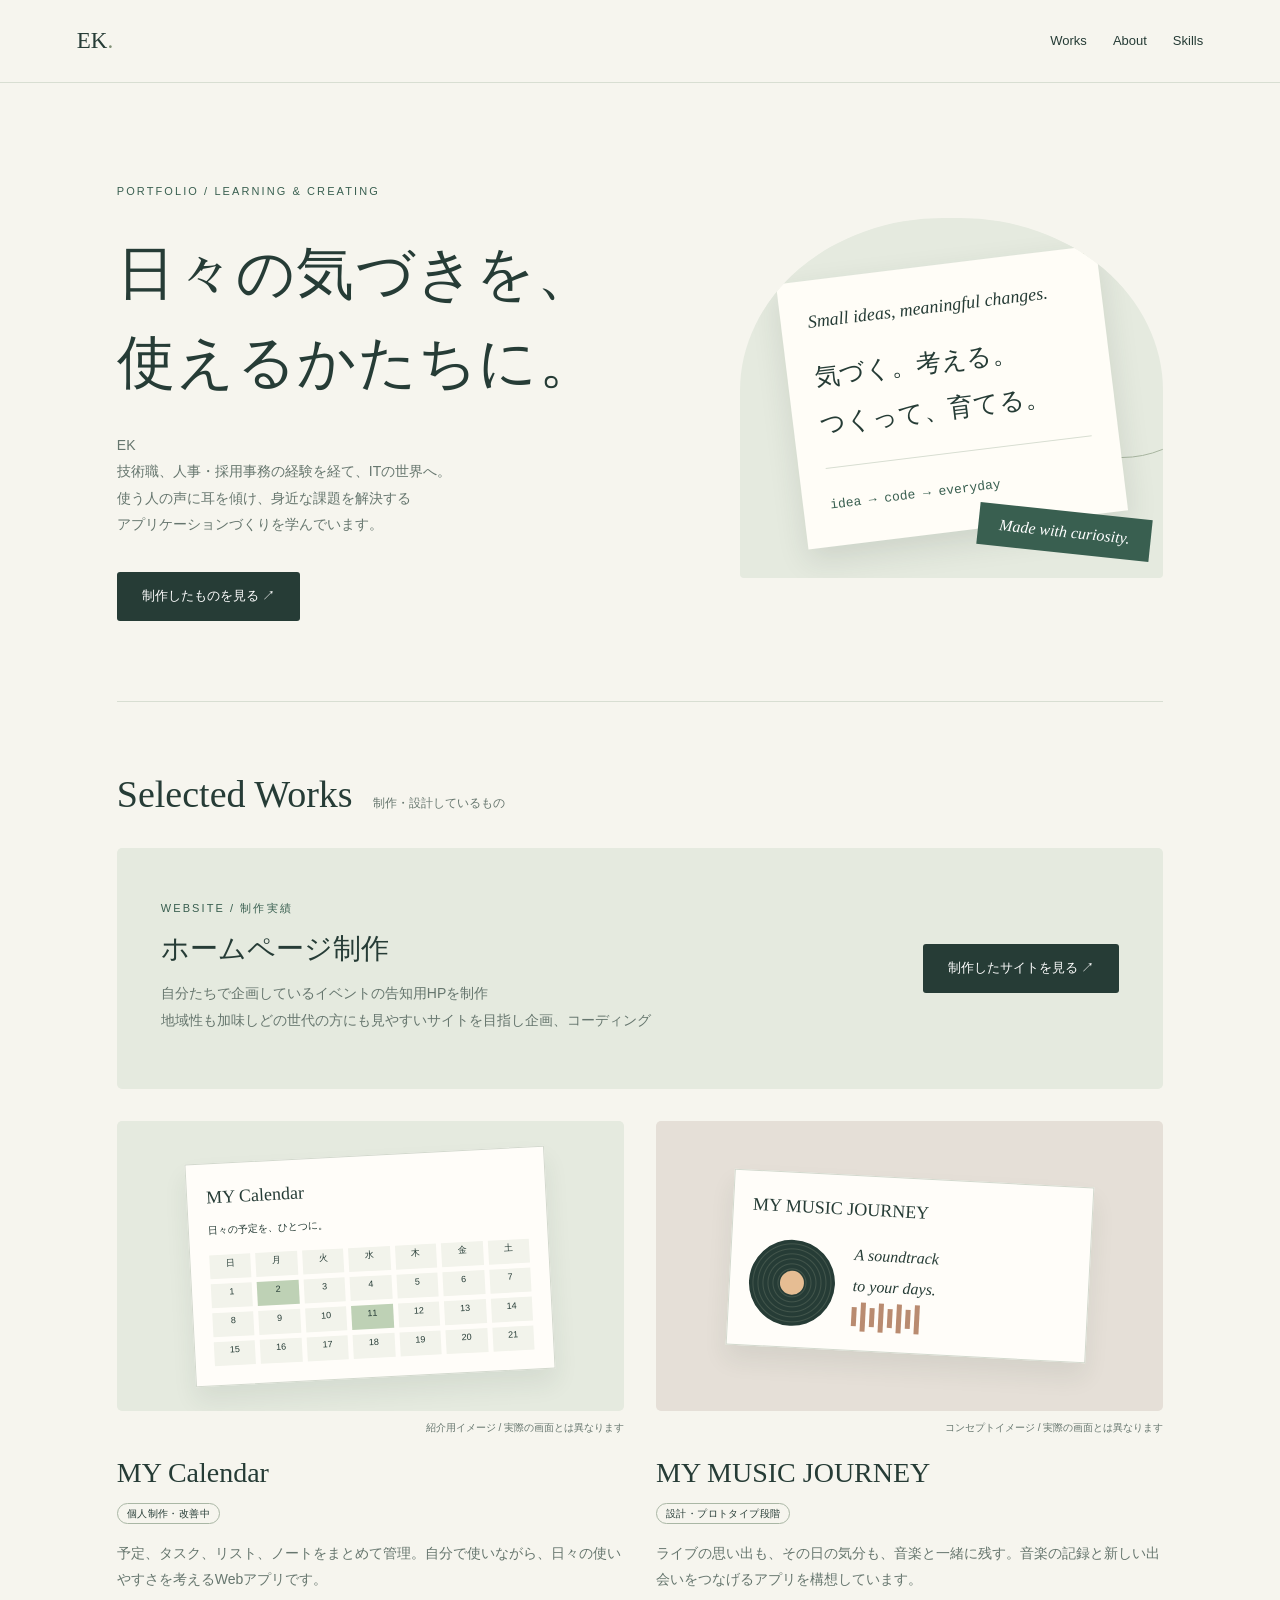
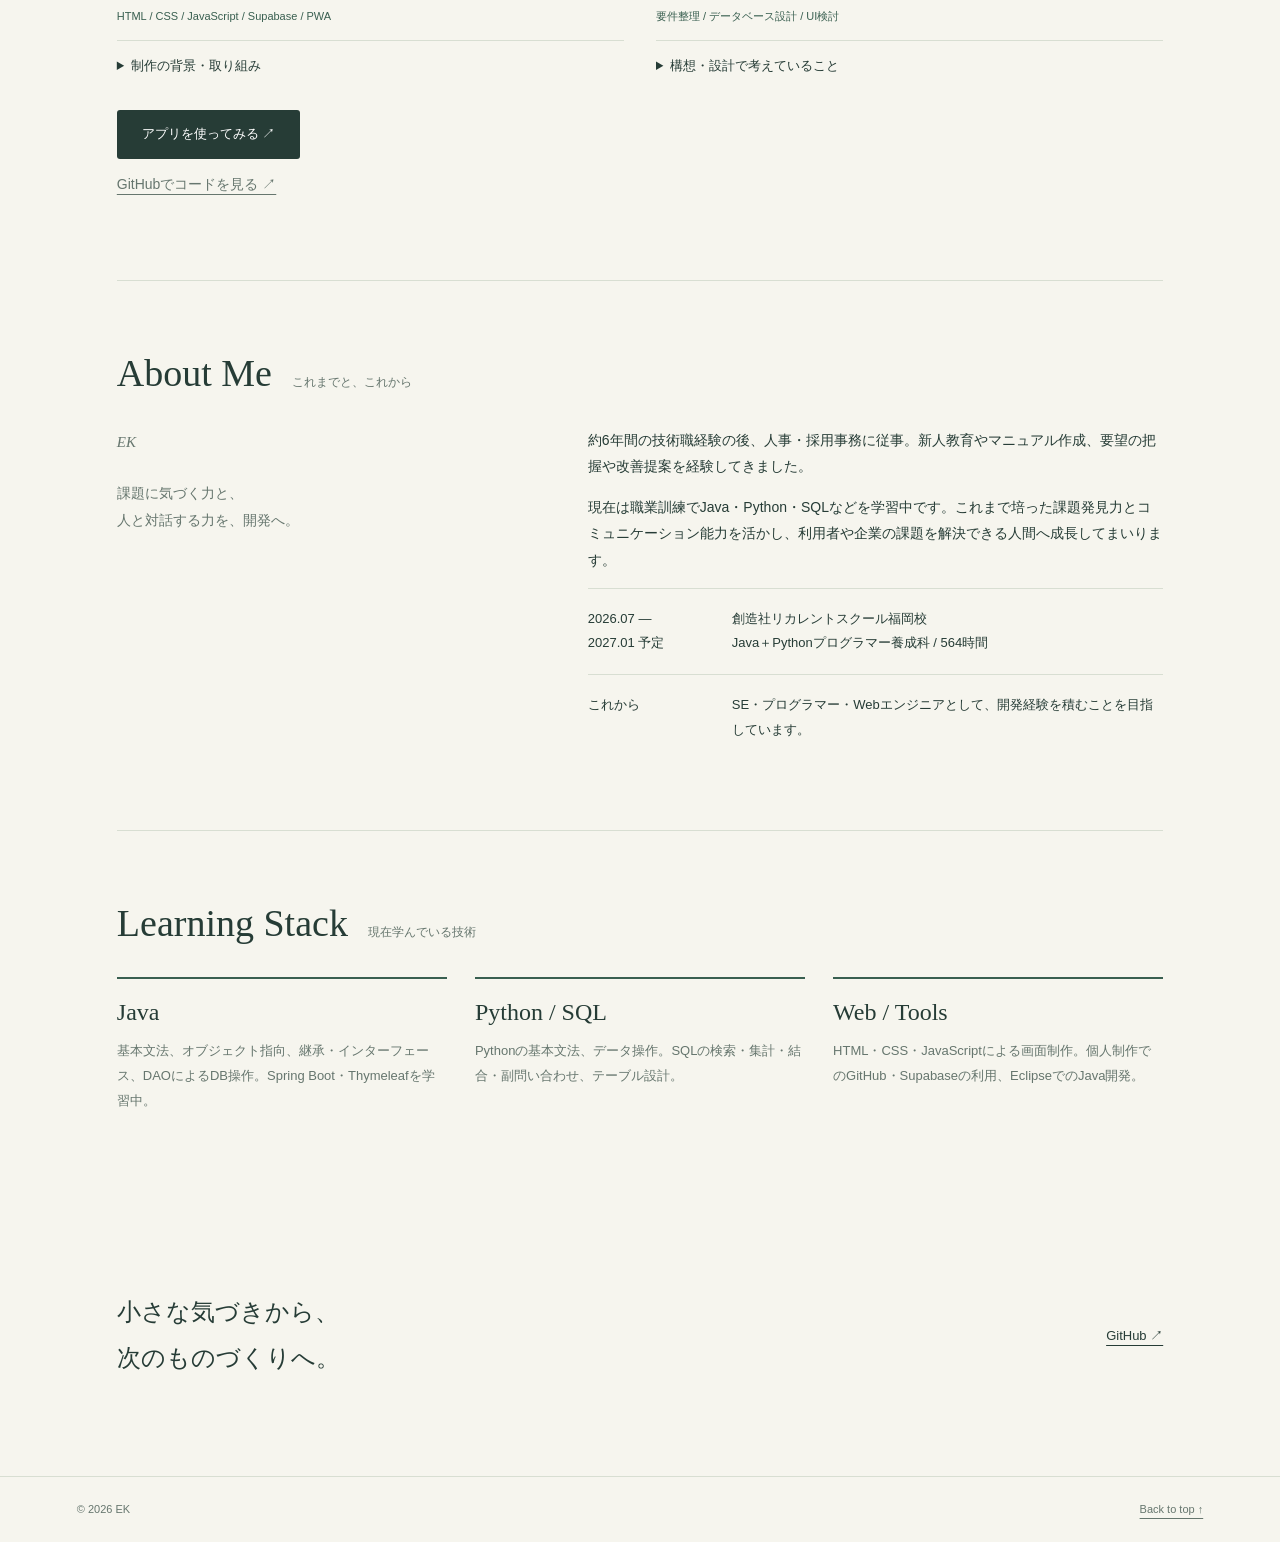
==== index.html @ 9c4ebe41 "Add files via upload" ====
<!doctype html>
<html lang="ja"><head><meta charset="utf-8"><meta name="viewport" content="width=device-width,initial-scale=1"><title>EK | Portfolio</title><meta name="description" content="EKのポートフォリオ。日常の課題から考えるアプリづくりと、Java・Python・SQLの学習記録。"><style>
:root{--ink:#263c36;--muted:#66766e;--paper:#f6f5ee;--green:#395f50;--line:#d8ded2}*{box-sizing:border-box}html{scroll-behavior:smooth;scroll-padding-top:90px}body{margin:0;background:var(--paper);color:var(--ink);font-family:Arial,'Hiragino Kaku Gothic ProN',Meiryo,sans-serif;line-height:1.9}a{color:inherit;text-underline-offset:5px}header{position:sticky;top:0;z-index:3;background:#f6f5eef2;border-bottom:1px solid var(--line);padding:19px 6%;display:flex;justify-content:space-between;align-items:center}header a{text-decoration:none}.logo{font-family:Georgia,serif;font-size:23px}nav{display:flex;gap:26px;font-size:13px}main{max-width:1200px;margin:auto;padding:0 6%}.hero{padding:92px 0 80px;display:grid;grid-template-columns:1.3fr 1fr;gap:7%;align-items:center}.eyebrow{font-size:11px;letter-spacing:.19em;text-transform:uppercase;color:var(--green)}h1{font-family:serif;font-weight:500;font-size:clamp(34px,4.5vw,59px);line-height:1.55;letter-spacing:.025em;margin:24px 0}p{font-size:14px}.intro{max-width:470px;color:var(--muted)}.button{display:inline-block;background:var(--ink);color:white;padding:12px 25px;border-radius:3px;text-decoration:none;font-size:13px;margin-top:20px}.art{position:relative;height:360px;background:#e5eadf;border-radius:48% 48% 4px 4px;display:grid;place-items:center;overflow:hidden}.art:before{content:'';position:absolute;width:210px;height:210px;border:1px solid #a9b6a1;border-radius:50%;top:28px;right:-65px}.paper{width:76%;background:#fffdf7;transform:rotate(-7deg);padding:27px;box-shadow:0 12px 30px #243b3120}.paper .small{font:italic 18px Georgia,serif}.paper h3{font-family:serif;font-weight:500;font-size:25px;margin:16px 0}.paper hr{border:0;border-top:1px solid var(--line);margin:20px 0}.paper code{font-size:13px;color:var(--green)}.stamp{position:absolute;right:12px;bottom:25px;background:var(--green);color:white;padding:12px 21px;transform:rotate(6deg);font:italic 16px Georgia,serif}.section{padding:70px 0;border-top:1px solid var(--line)}.heading{display:flex;align-items:baseline;gap:20px;margin-bottom:32px}.heading h2{font:400 38px Georgia,serif;margin:0}.heading span{font-size:12px;color:var(--muted)}.works{display:grid;grid-template-columns:1fr 1fr;gap:32px}.project{min-width:0}.visual{height:290px;padding:30px;background:#e5eadf;overflow:hidden;border-radius:5px;display:grid;place-items:center}.music{background:#e5dfd7}.window{width:100%;max-width:360px;background:#fffdf9;border:1px solid #d3d9ce;box-shadow:0 14px 24px #263c3615;padding:19px;transform:rotate(-3deg)}.window strong{font:18px Georgia,serif}.grid{display:grid;grid-template-columns:repeat(7,1fr);gap:5px;margin-top:15px}.grid i{font-style:normal;font-size:9px;height:24px;text-align:center;background:#f2f3eb}.grid i:nth-child(9),.grid i:nth-child(18){background:#bed1b5}.record{display:flex;align-items:center;gap:18px;margin-top:15px}.disc{width:86px;height:86px;border-radius:50%;background:repeating-radial-gradient(#263c36 0px,#263c36 3px,#42554b 4px,#263c36 5px);position:relative}.disc:after{content:'';position:absolute;inset:31px;background:#e6bd93;border-radius:50%}.bars{display:flex;align-items:center;gap:4px;height:30px}.bars i{width:5px;background:#b98b70;height:19px}.bars i:nth-child(2n){height:29px}.caption{font-size:10px;color:var(--muted);text-align:right;margin-top:7px}.project h3{font:28px Georgia,serif;margin:20px 0 8px}.badge{font-size:10px;letter-spacing:.04em;border:1px solid #aab7a5;padding:4px 9px;border-radius:20px}.project p{color:var(--muted);margin:12px 0}.tags{font-size:11px;color:var(--green);margin:13px 0}.details{border-top:1px solid var(--line);padding-top:13px;font-size:13px}.details summary{cursor:pointer}.details p{font-size:13px}.about{display:grid;grid-template-columns:1fr 1.4fr;gap:60px}.name{font:30px serif;margin:0}.latin{font:italic 15px Georgia,serif;color:var(--muted)}.about p{margin-top:0}.timeline{display:grid;grid-template-columns:130px 1fr;gap:14px;border-top:1px solid var(--line);padding:18px 0;font-size:13px}.skills{display:grid;grid-template-columns:repeat(3,1fr);gap:28px}.skill{border-top:2px solid var(--green);padding:20px 0}.skill h3{font:24px Georgia,serif;margin:0}.skill p{color:var(--muted);font-size:13px}.end{padding:50px 0 70px;display:flex;justify-content:space-between;align-items:center}.end p{font-family:serif;font-size:24px}.end a{font-size:13px}footer{border-top:1px solid var(--line);padding:22px 6%;font-size:11px;color:var(--muted);display:flex;justify-content:space-between}@media(max-width:700px){header{padding:15px 6%}nav{gap:15px;font-size:11px}.logo{font-size:19px}.hero{grid-template-columns:1fr;padding:48px 0;gap:35px}.art{height:280px}.works,.about,.skills{grid-template-columns:1fr;gap:32px}.section{padding:44px 0}.heading h2{font-size:32px}.visual{height:260px}.end{align-items:start;gap:15px}.end p{font-size:19px}.timeline{grid-template-columns:100px 1fr}footer{gap:20px}}
@media(prefers-reduced-motion:reduce){html{scroll-behavior:auto}}
.website-work{grid-column:1/-1;background:#e5eadf;padding:clamp(20px,4vw,44px);border-radius:5px;display:flex;align-items:center;justify-content:space-between;gap:20px}.website-work h3{margin:8px 0}.website-work .button{margin:0;flex:none}@media(max-width:700px){.website-work{align-items:flex-start;flex-direction:column}}</style></head><body id="top"><header><a class="logo" href="#top">EK<span style="color:#819176">.</span></a><nav aria-label="メインナビゲーション"><a href="#works">Works</a><a href="#about">About</a><a href="#skills">Skills</a></nav></header><main><section class="hero"><div><span class="eyebrow">Portfolio / Learning & Creating</span><h1>日々の気づきを、<br>使えるかたちに。</h1><p class="intro">EK<br>技術職、人事・採用事務の経験を経て、ITの世界へ。<br>使う人の声に耳を傾け、身近な課題を解決する<br>アプリケーションづくりを学んでいます。</p><a class="button" href="#works">制作したものを見る ↗</a></div><div class="art" aria-label="アイデアをコードにすることを表したイラスト"><div class="paper"><span class="small">Small ideas, meaningful changes.</span><h3>気づく。考える。<br>つくって、育てる。</h3><hr><code>idea → code → everyday</code></div><div class="stamp">Made with curiosity.</div></div></section><section class="section" id="works"><div class="heading"><h2>Selected Works</h2><span>制作・設計しているもの</span></div><div class="works">
<article class="project website-work">
  <div>
    <span class="eyebrow">Website / 制作実績</span>
    <h3>ホームページ制作</h3>
    <p>自分たちで企画しているイベントの告知用HPを制作<br>地域性も加味しどの世代の方にも見やすいサイトを目指し企画、コーディング</p>
  </div>
  <a class="button" href="https://mahorobacon2027.shop/" target="_blank" rel="noopener noreferrer">制作したサイトを見る ↗</a>
</article>
<article class="project"><div class="visual" aria-hidden="true"><div class="window"><strong>MY Calendar</strong><div style="font-size:10px;margin-top:8px">日々の予定を、ひとつに。</div><div class="grid"><i>日</i><i>月</i><i>火</i><i>水</i><i>木</i><i>金</i><i>土</i><i>1</i><i>2</i><i>3</i><i>4</i><i>5</i><i>6</i><i>7</i><i>8</i><i>9</i><i>10</i><i>11</i><i>12</i><i>13</i><i>14</i><i>15</i><i>16</i><i>17</i><i>18</i><i>19</i><i>20</i><i>21</i></div></div></div><div class="caption">紹介用イメージ / 実際の画面とは異なります</div><h3>MY Calendar</h3><span class="badge">個人制作・改善中</span><p>予定、タスク、リスト、ノートをまとめて管理。自分で使いながら、日々の使いやすさを考えるWebアプリです。</p><div class="tags">HTML / CSS / JavaScript / Supabase / PWA</div><details class="details"><summary>制作の背景・取り組み</summary><p>PCとスマートフォンで同じ予定を使いたい、という課題から制作。メールアドレスとパスワードによる認証、クラウド同期、端末内保存に取り組みました。スマートフォンでの操作性も改善課題として検討しています。</p></details><p><a class="button" href="https://kojima-03.github.io/my-calendar/" target="_blank" rel="noopener noreferrer">アプリを使ってみる ↗</a></p>
<p><a href="https://github.com/kojima-03/my-calendar" target="_blank" rel="noopener noreferrer">GitHubでコードを見る ↗</a></p></article><article class="project"><div class="visual music" aria-hidden="true"><div class="window" style="transform:rotate(3deg)"><strong>MY MUSIC JOURNEY</strong><div class="record"><div class="disc"></div><div><span style="font:italic 16px Georgia">A soundtrack<br>to your days.</span><div class="bars"><i></i><i></i><i></i><i></i><i></i><i></i><i></i><i></i></div></div></div></div></div><div class="caption">コンセプトイメージ / 実際の画面とは異なります</div><h3>MY MUSIC JOURNEY</h3><span class="badge">設計・プロトタイプ段階</span><p>ライブの思い出も、その日の気分も、音楽と一緒に残す。音楽の記録と新しい出会いをつなげるアプリを構想しています。</p><div class="tags">要件整理 / データベース設計 / UI検討</div><details class="details"><summary>構想・設計で考えていること</summary><p>ライブ記録、レビュー、気分タグ、おすすめの発見を構想。アルバムの通常版・初回盤や複数アーティストの参加をどう扱うか、データの関係から検討しています。ユーザー同士で音楽を送るDMも設計テーマです。これらは今後実装を検討している機能です。</p></details></article></div></section><section class="section" id="about"><div class="heading"><h2>About Me</h2><span>これまでと、これから</span></div><div class="about"><div><span class="latin">EK</span><p style="margin-top:23px;color:var(--muted)">課題に気づく力と、<br>人と対話する力を、開発へ。</p></div><div><p>約6年間の技術職経験の後、人事・採用事務に従事。新人教育やマニュアル作成、要望の把握や改善提案を経験してきました。</p><p>現在は職業訓練でJava・Python・SQLなどを学習中です。これまで培った課題発見力とコミュニケーション能力を活かし、利用者や企業の課題を解決できる人間へ成長してまいります。</p><div class="timeline"><span>2026.07 —<br>2027.01 予定</span><span>創造社リカレントスクール福岡校<br>Java＋Pythonプログラマー養成科 / 564時間</span></div><div class="timeline"><span>これから</span><span>SE・プログラマー・Webエンジニアとして、開発経験を積むことを目指しています。</span></div></div></div></section><section class="section" id="skills"><div class="heading"><h2>Learning Stack</h2><span>現在学んでいる技術</span></div><div class="skills"><div class="skill"><h3>Java</h3><p>基本文法、オブジェクト指向、継承・インターフェース、DAOによるDB操作。Spring Boot・Thymeleafを学習中。</p></div><div class="skill"><h3>Python / SQL</h3><p>Pythonの基本文法、データ操作。SQLの検索・集計・結合・副問い合わせ、テーブル設計。</p></div><div class="skill"><h3>Web / Tools</h3><p>HTML・CSS・JavaScriptによる画面制作。個人制作でのGitHub・Supabaseの利用、EclipseでのJava開発。</p></div></div></section><div class="end"><p>小さな気づきから、<br>次のものづくりへ。</p><a href="https://github.com/kojima-03" target="_blank" rel="noopener noreferrer">GitHub ↗</a></div></main><footer><span>© 2026 EK</span><a href="#top">Back to top ↑</a></footer></body></html>
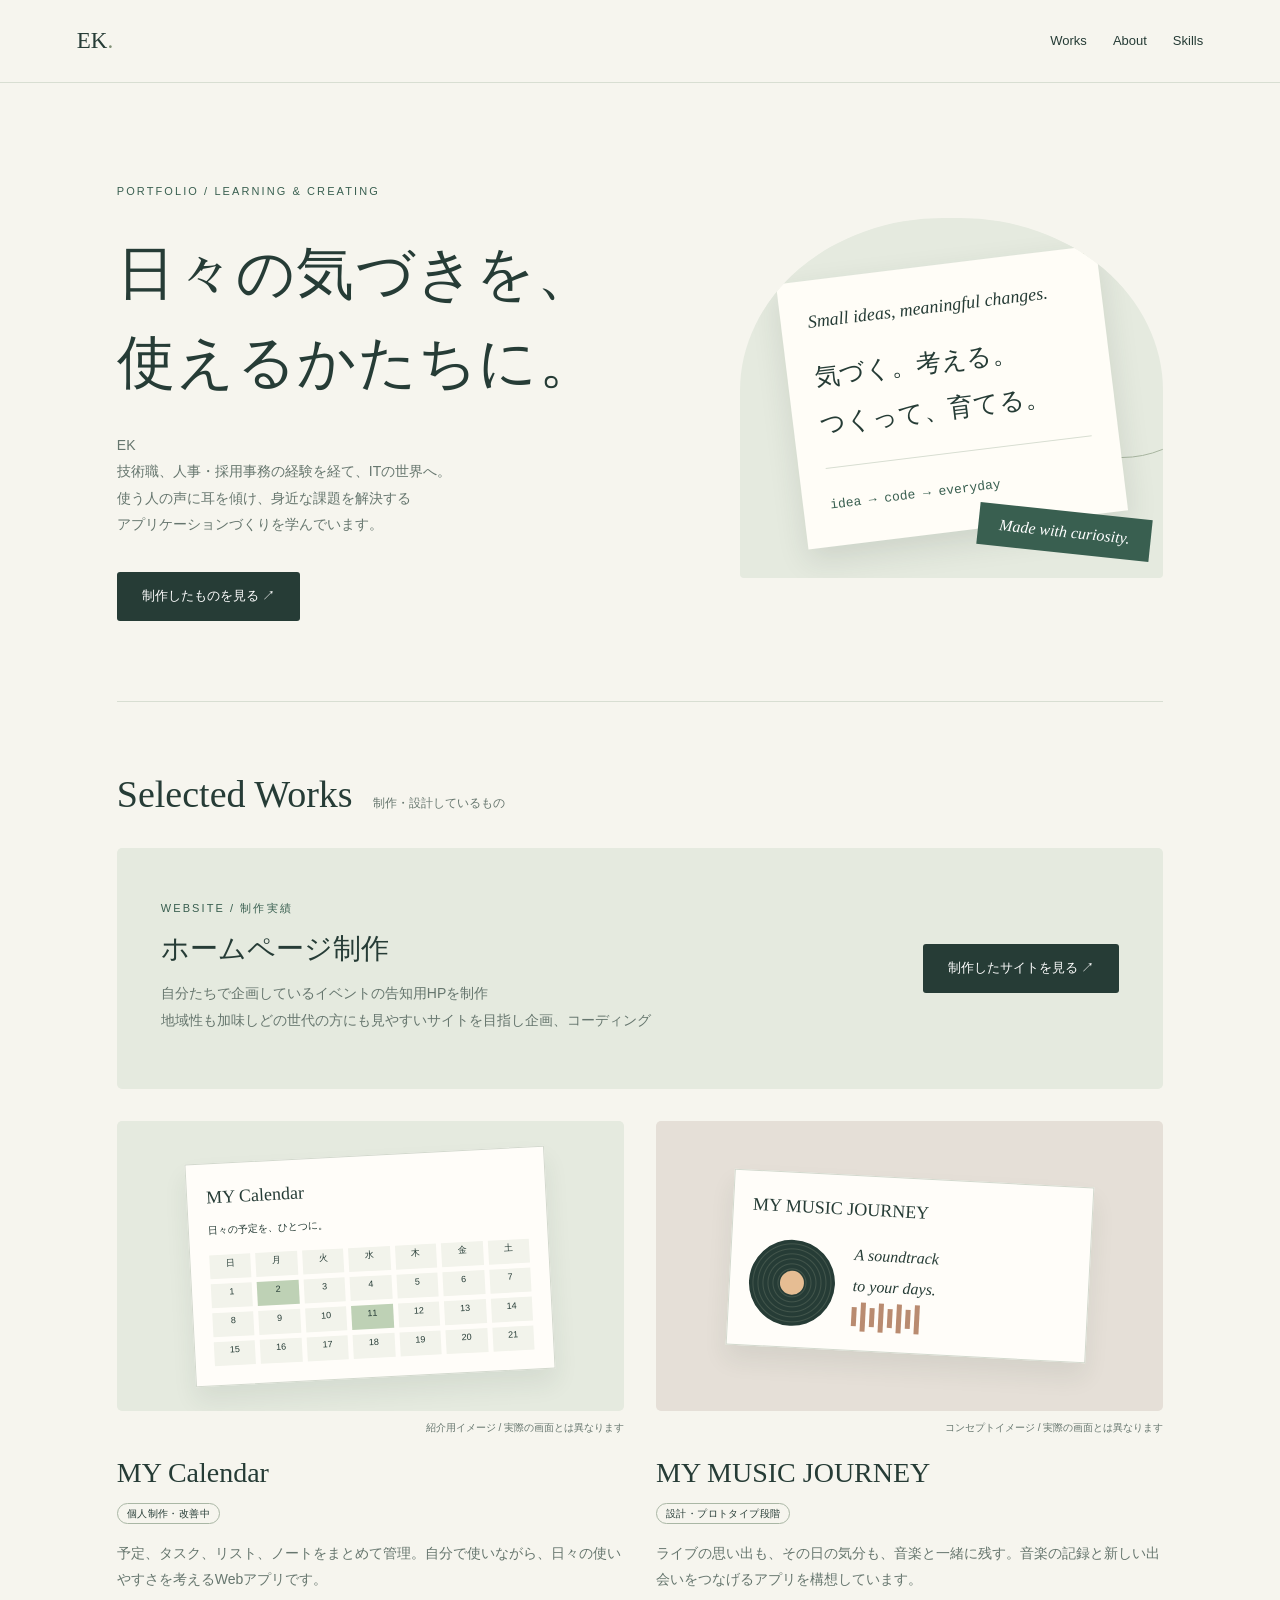
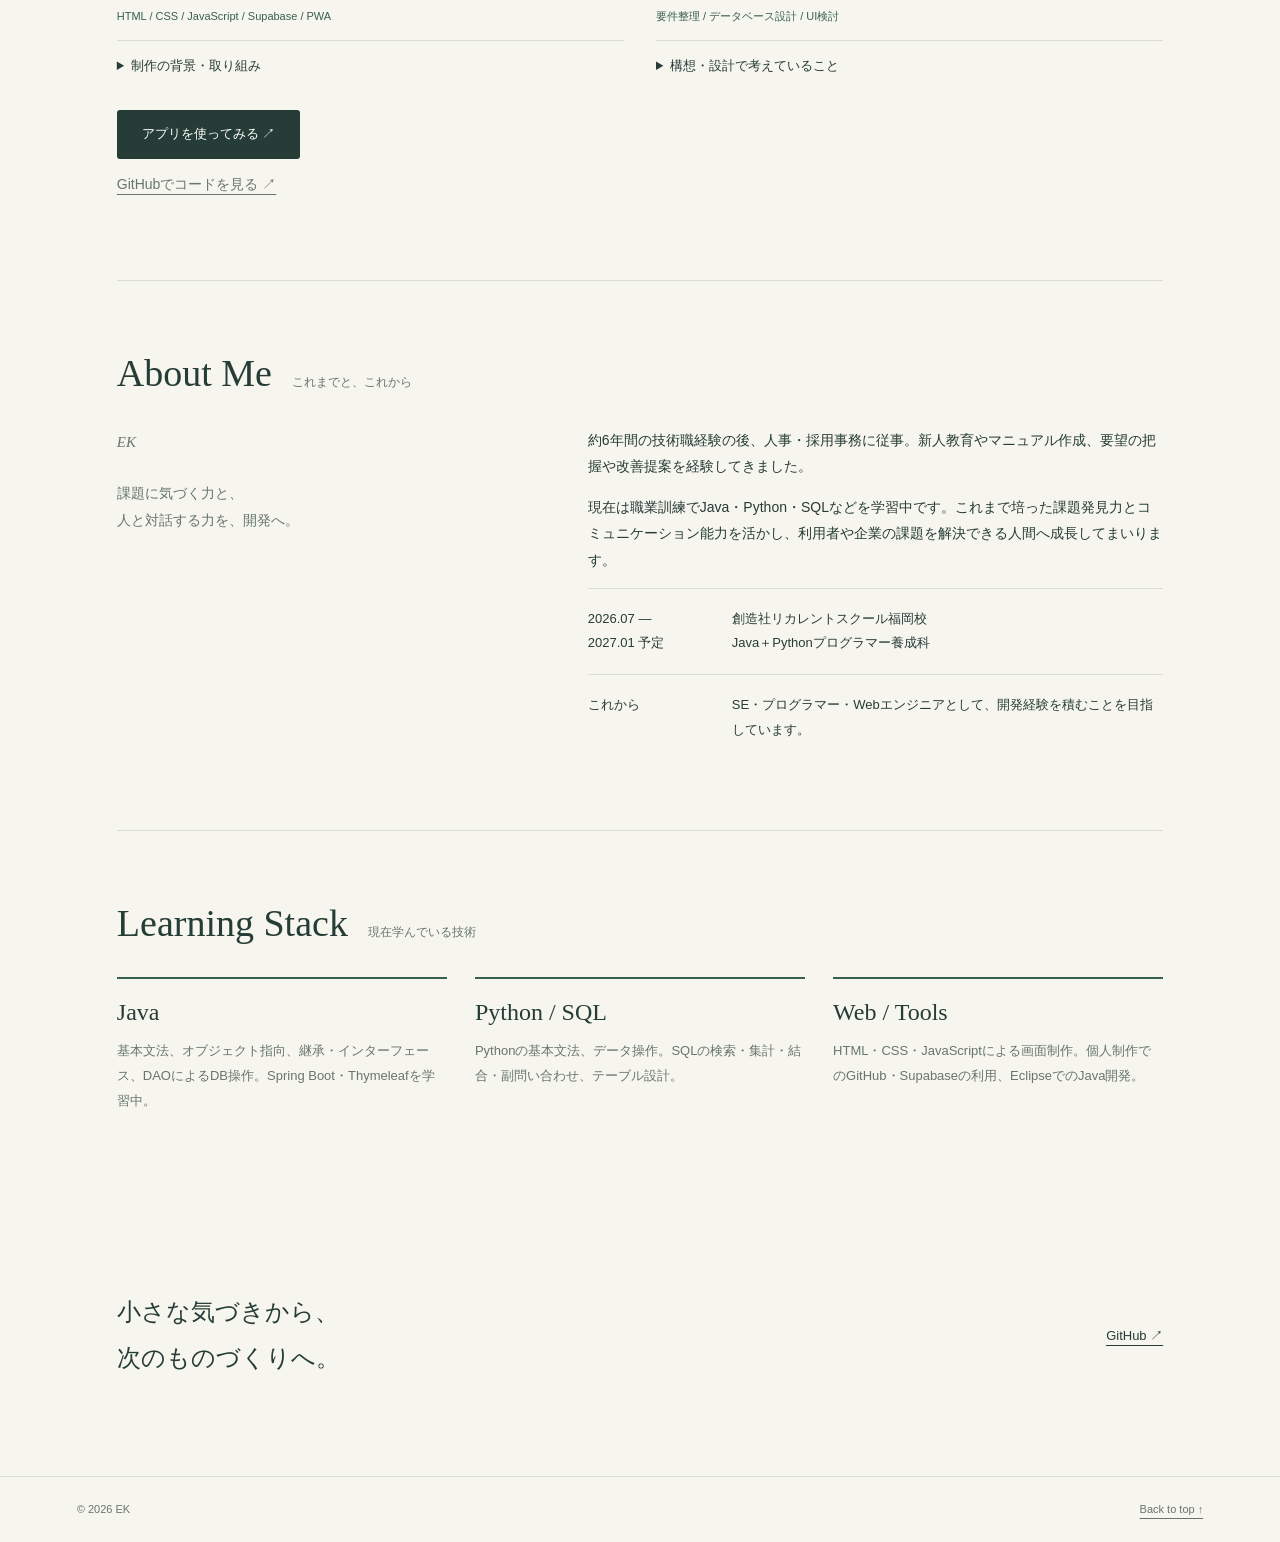
==== commit e47cf146: "Update index.html" ====
--- a/index.html
+++ b/index.html
@@ -12,4 +12,4 @@
   <a class="button" href="https://mahorobacon2027.shop/" target="_blank" rel="noopener noreferrer">制作したサイトを見る ↗</a>
 </article>
 <article class="project"><div class="visual" aria-hidden="true"><div class="window"><strong>MY Calendar</strong><div style="font-size:10px;margin-top:8px">日々の予定を、ひとつに。</div><div class="grid"><i>日</i><i>月</i><i>火</i><i>水</i><i>木</i><i>金</i><i>土</i><i>1</i><i>2</i><i>3</i><i>4</i><i>5</i><i>6</i><i>7</i><i>8</i><i>9</i><i>10</i><i>11</i><i>12</i><i>13</i><i>14</i><i>15</i><i>16</i><i>17</i><i>18</i><i>19</i><i>20</i><i>21</i></div></div></div><div class="caption">紹介用イメージ / 実際の画面とは異なります</div><h3>MY Calendar</h3><span class="badge">個人制作・改善中</span><p>予定、タスク、リスト、ノートをまとめて管理。自分で使いながら、日々の使いやすさを考えるWebアプリです。</p><div class="tags">HTML / CSS / JavaScript / Supabase / PWA</div><details class="details"><summary>制作の背景・取り組み</summary><p>PCとスマートフォンで同じ予定を使いたい、という課題から制作。メールアドレスとパスワードによる認証、クラウド同期、端末内保存に取り組みました。スマートフォンでの操作性も改善課題として検討しています。</p></details><p><a class="button" href="https://kojima-03.github.io/my-calendar/" target="_blank" rel="noopener noreferrer">アプリを使ってみる ↗</a></p>
-<p><a href="https://github.com/kojima-03/my-calendar" target="_blank" rel="noopener noreferrer">GitHubでコードを見る ↗</a></p></article><article class="project"><div class="visual music" aria-hidden="true"><div class="window" style="transform:rotate(3deg)"><strong>MY MUSIC JOURNEY</strong><div class="record"><div class="disc"></div><div><span style="font:italic 16px Georgia">A soundtrack<br>to your days.</span><div class="bars"><i></i><i></i><i></i><i></i><i></i><i></i><i></i><i></i></div></div></div></div></div><div class="caption">コンセプトイメージ / 実際の画面とは異なります</div><h3>MY MUSIC JOURNEY</h3><span class="badge">設計・プロトタイプ段階</span><p>ライブの思い出も、その日の気分も、音楽と一緒に残す。音楽の記録と新しい出会いをつなげるアプリを構想しています。</p><div class="tags">要件整理 / データベース設計 / UI検討</div><details class="details"><summary>構想・設計で考えていること</summary><p>ライブ記録、レビュー、気分タグ、おすすめの発見を構想。アルバムの通常版・初回盤や複数アーティストの参加をどう扱うか、データの関係から検討しています。ユーザー同士で音楽を送るDMも設計テーマです。これらは今後実装を検討している機能です。</p></details></article></div></section><section class="section" id="about"><div class="heading"><h2>About Me</h2><span>これまでと、これから</span></div><div class="about"><div><span class="latin">EK</span><p style="margin-top:23px;color:var(--muted)">課題に気づく力と、<br>人と対話する力を、開発へ。</p></div><div><p>約6年間の技術職経験の後、人事・採用事務に従事。新人教育やマニュアル作成、要望の把握や改善提案を経験してきました。</p><p>現在は職業訓練でJava・Python・SQLなどを学習中です。これまで培った課題発見力とコミュニケーション能力を活かし、利用者や企業の課題を解決できる人間へ成長してまいります。</p><div class="timeline"><span>2026.07 —<br>2027.01 予定</span><span>創造社リカレントスクール福岡校<br>Java＋Pythonプログラマー養成科 / 564時間</span></div><div class="timeline"><span>これから</span><span>SE・プログラマー・Webエンジニアとして、開発経験を積むことを目指しています。</span></div></div></div></section><section class="section" id="skills"><div class="heading"><h2>Learning Stack</h2><span>現在学んでいる技術</span></div><div class="skills"><div class="skill"><h3>Java</h3><p>基本文法、オブジェクト指向、継承・インターフェース、DAOによるDB操作。Spring Boot・Thymeleafを学習中。</p></div><div class="skill"><h3>Python / SQL</h3><p>Pythonの基本文法、データ操作。SQLの検索・集計・結合・副問い合わせ、テーブル設計。</p></div><div class="skill"><h3>Web / Tools</h3><p>HTML・CSS・JavaScriptによる画面制作。個人制作でのGitHub・Supabaseの利用、EclipseでのJava開発。</p></div></div></section><div class="end"><p>小さな気づきから、<br>次のものづくりへ。</p><a href="https://github.com/kojima-03" target="_blank" rel="noopener noreferrer">GitHub ↗</a></div></main><footer><span>© 2026 EK</span><a href="#top">Back to top ↑</a></footer></body></html>
+<p><a href="https://github.com/kojima-03/my-calendar" target="_blank" rel="noopener noreferrer">GitHubでコードを見る ↗</a></p></article><article class="project"><div class="visual music" aria-hidden="true"><div class="window" style="transform:rotate(3deg)"><strong>MY MUSIC JOURNEY</strong><div class="record"><div class="disc"></div><div><span style="font:italic 16px Georgia">A soundtrack<br>to your days.</span><div class="bars"><i></i><i></i><i></i><i></i><i></i><i></i><i></i><i></i></div></div></div></div></div><div class="caption">コンセプトイメージ / 実際の画面とは異なります</div><h3>MY MUSIC JOURNEY</h3><span class="badge">設計・プロトタイプ段階</span><p>ライブの思い出も、その日の気分も、音楽と一緒に残す。音楽の記録と新しい出会いをつなげるアプリを構想しています。</p><div class="tags">要件整理 / データベース設計 / UI検討</div><details class="details"><summary>構想・設計で考えていること</summary><p>ライブ記録、レビュー、気分タグ、おすすめの発見を構想。アルバムの通常版・初回盤や複数アーティストの参加をどう扱うか、データの関係から検討しています。ユーザー同士で音楽を送るDMも設計テーマです。これらは今後実装を検討している機能です。</p></details></article></div></section><section class="section" id="about"><div class="heading"><h2>About Me</h2><span>これまでと、これから</span></div><div class="about"><div><span class="latin">EK</span><p style="margin-top:23px;color:var(--muted)">課題に気づく力と、<br>人と対話する力を、開発へ。</p></div><div><p>約6年間の技術職経験の後、人事・採用事務に従事。新人教育やマニュアル作成、要望の把握や改善提案を経験してきました。</p><p>現在は職業訓練でJava・Python・SQLなどを学習中です。これまで培った課題発見力とコミュニケーション能力を活かし、利用者や企業の課題を解決できる人間へ成長してまいります。</p><div class="timeline"><span>2026.07 —<br>2027.01 予定</span><span>創造社リカレントスクール福岡校<br>Java＋Pythonプログラマー養成科 </span></div><div class="timeline"><span>これから</span><span>SE・プログラマー・Webエンジニアとして、開発経験を積むことを目指しています。</span></div></div></div></section><section class="section" id="skills"><div class="heading"><h2>Learning Stack</h2><span>現在学んでいる技術</span></div><div class="skills"><div class="skill"><h3>Java</h3><p>基本文法、オブジェクト指向、継承・インターフェース、DAOによるDB操作。Spring Boot・Thymeleafを学習中。</p></div><div class="skill"><h3>Python / SQL</h3><p>Pythonの基本文法、データ操作。SQLの検索・集計・結合・副問い合わせ、テーブル設計。</p></div><div class="skill"><h3>Web / Tools</h3><p>HTML・CSS・JavaScriptによる画面制作。個人制作でのGitHub・Supabaseの利用、EclipseでのJava開発。</p></div></div></section><div class="end"><p>小さな気づきから、<br>次のものづくりへ。</p><a href="https://github.com/kojima-03" target="_blank" rel="noopener noreferrer">GitHub ↗</a></div></main><footer><span>© 2026 EK</span><a href="#top">Back to top ↑</a></footer></body></html>
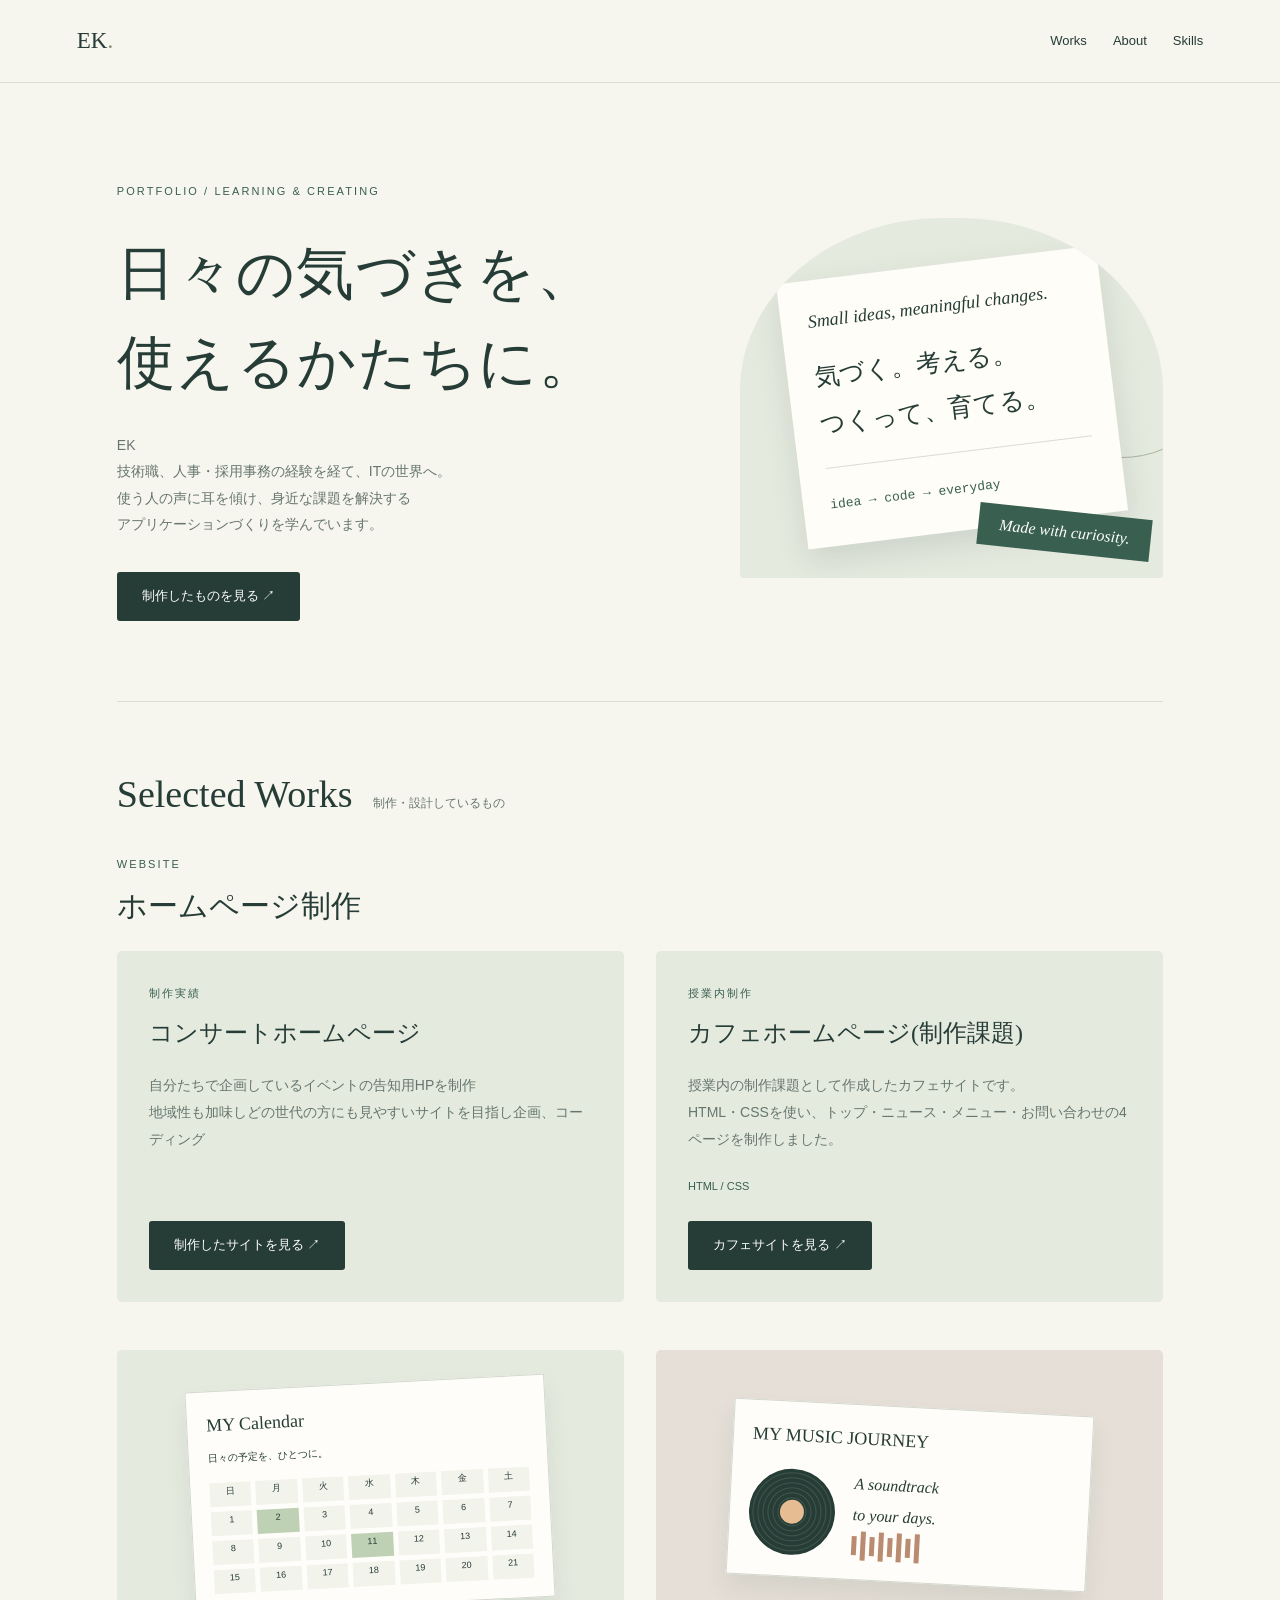
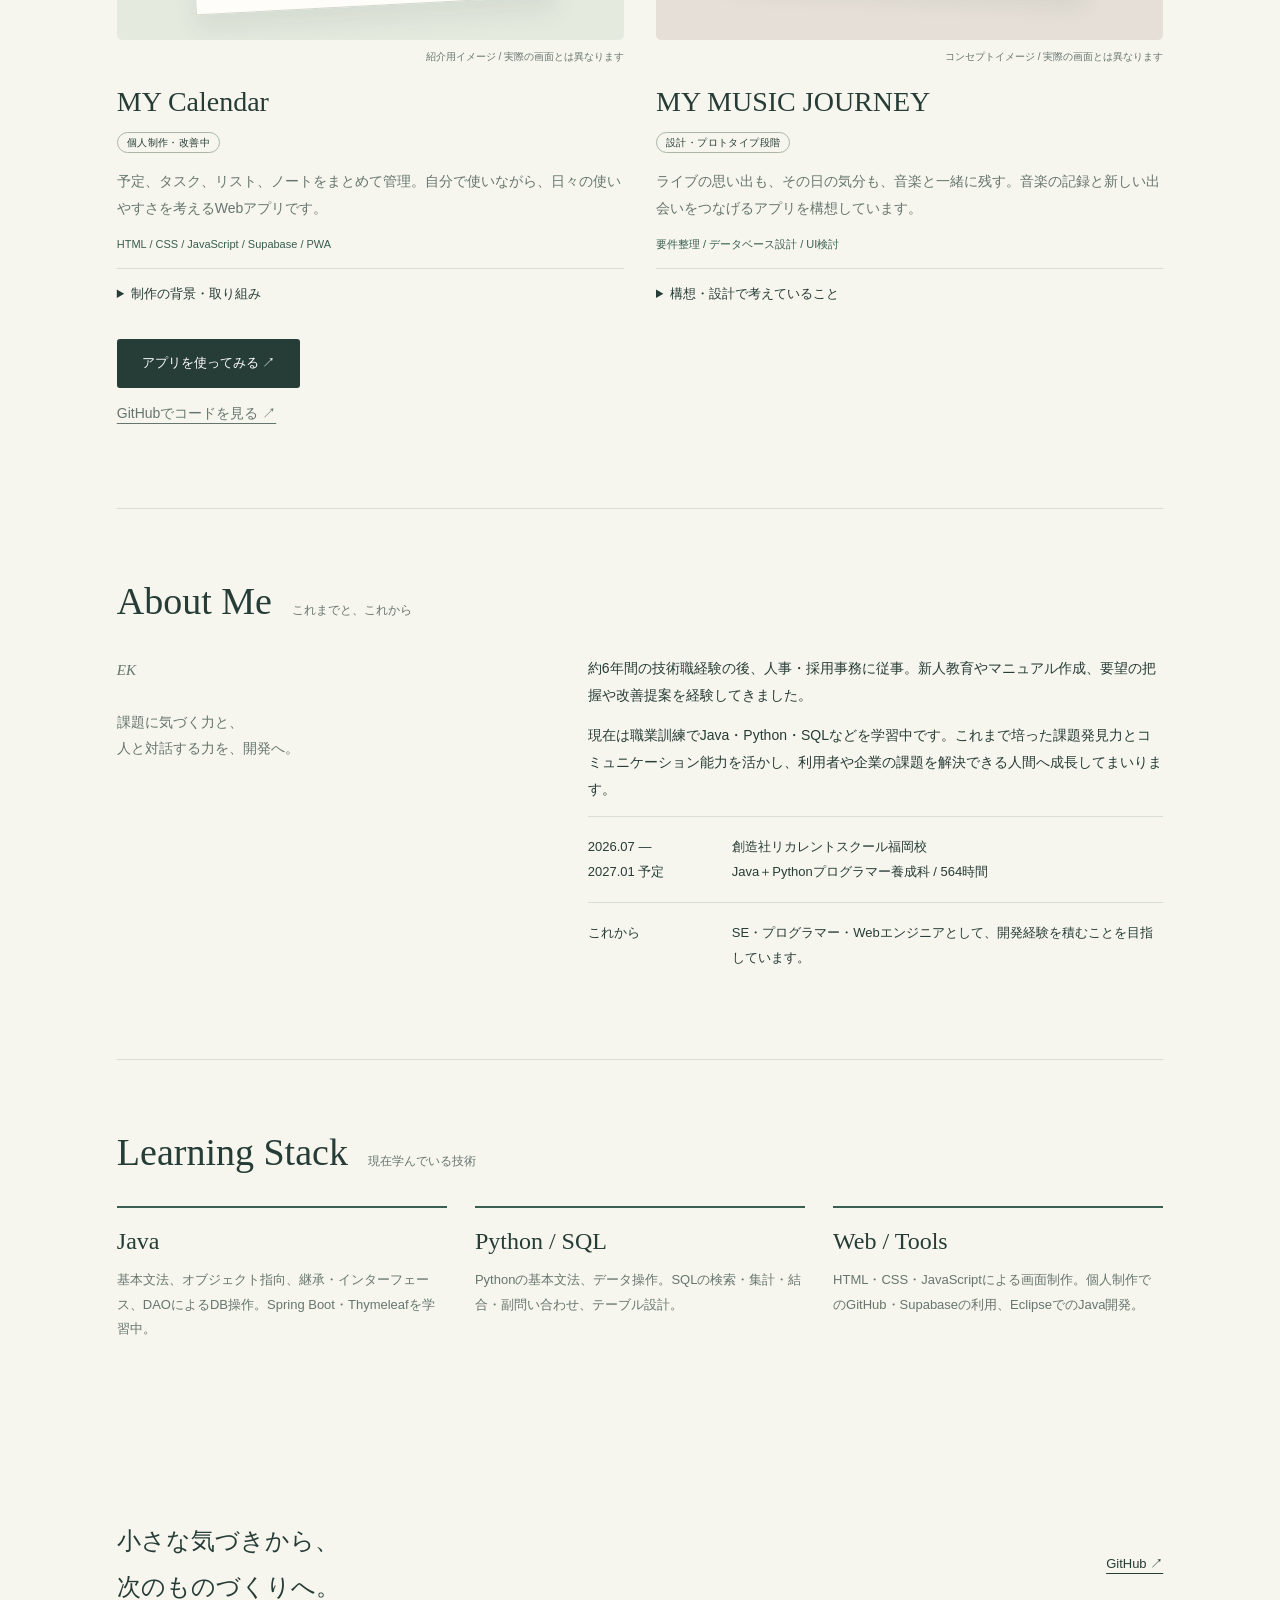
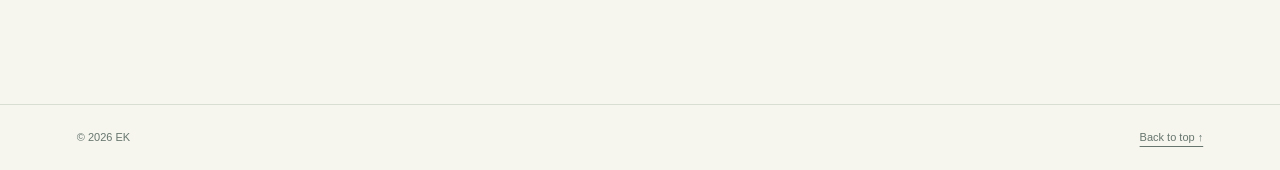
==== commit 0247a94e: "Add files via upload" ====
--- a/index.html
+++ b/index.html
@@ -2,14 +2,29 @@
 <html lang="ja"><head><meta charset="utf-8"><meta name="viewport" content="width=device-width,initial-scale=1"><title>EK | Portfolio</title><meta name="description" content="EKのポートフォリオ。日常の課題から考えるアプリづくりと、Java・Python・SQLの学習記録。"><style>
 :root{--ink:#263c36;--muted:#66766e;--paper:#f6f5ee;--green:#395f50;--line:#d8ded2}*{box-sizing:border-box}html{scroll-behavior:smooth;scroll-padding-top:90px}body{margin:0;background:var(--paper);color:var(--ink);font-family:Arial,'Hiragino Kaku Gothic ProN',Meiryo,sans-serif;line-height:1.9}a{color:inherit;text-underline-offset:5px}header{position:sticky;top:0;z-index:3;background:#f6f5eef2;border-bottom:1px solid var(--line);padding:19px 6%;display:flex;justify-content:space-between;align-items:center}header a{text-decoration:none}.logo{font-family:Georgia,serif;font-size:23px}nav{display:flex;gap:26px;font-size:13px}main{max-width:1200px;margin:auto;padding:0 6%}.hero{padding:92px 0 80px;display:grid;grid-template-columns:1.3fr 1fr;gap:7%;align-items:center}.eyebrow{font-size:11px;letter-spacing:.19em;text-transform:uppercase;color:var(--green)}h1{font-family:serif;font-weight:500;font-size:clamp(34px,4.5vw,59px);line-height:1.55;letter-spacing:.025em;margin:24px 0}p{font-size:14px}.intro{max-width:470px;color:var(--muted)}.button{display:inline-block;background:var(--ink);color:white;padding:12px 25px;border-radius:3px;text-decoration:none;font-size:13px;margin-top:20px}.art{position:relative;height:360px;background:#e5eadf;border-radius:48% 48% 4px 4px;display:grid;place-items:center;overflow:hidden}.art:before{content:'';position:absolute;width:210px;height:210px;border:1px solid #a9b6a1;border-radius:50%;top:28px;right:-65px}.paper{width:76%;background:#fffdf7;transform:rotate(-7deg);padding:27px;box-shadow:0 12px 30px #243b3120}.paper .small{font:italic 18px Georgia,serif}.paper h3{font-family:serif;font-weight:500;font-size:25px;margin:16px 0}.paper hr{border:0;border-top:1px solid var(--line);margin:20px 0}.paper code{font-size:13px;color:var(--green)}.stamp{position:absolute;right:12px;bottom:25px;background:var(--green);color:white;padding:12px 21px;transform:rotate(6deg);font:italic 16px Georgia,serif}.section{padding:70px 0;border-top:1px solid var(--line)}.heading{display:flex;align-items:baseline;gap:20px;margin-bottom:32px}.heading h2{font:400 38px Georgia,serif;margin:0}.heading span{font-size:12px;color:var(--muted)}.works{display:grid;grid-template-columns:1fr 1fr;gap:32px}.project{min-width:0}.visual{height:290px;padding:30px;background:#e5eadf;overflow:hidden;border-radius:5px;display:grid;place-items:center}.music{background:#e5dfd7}.window{width:100%;max-width:360px;background:#fffdf9;border:1px solid #d3d9ce;box-shadow:0 14px 24px #263c3615;padding:19px;transform:rotate(-3deg)}.window strong{font:18px Georgia,serif}.grid{display:grid;grid-template-columns:repeat(7,1fr);gap:5px;margin-top:15px}.grid i{font-style:normal;font-size:9px;height:24px;text-align:center;background:#f2f3eb}.grid i:nth-child(9),.grid i:nth-child(18){background:#bed1b5}.record{display:flex;align-items:center;gap:18px;margin-top:15px}.disc{width:86px;height:86px;border-radius:50%;background:repeating-radial-gradient(#263c36 0px,#263c36 3px,#42554b 4px,#263c36 5px);position:relative}.disc:after{content:'';position:absolute;inset:31px;background:#e6bd93;border-radius:50%}.bars{display:flex;align-items:center;gap:4px;height:30px}.bars i{width:5px;background:#b98b70;height:19px}.bars i:nth-child(2n){height:29px}.caption{font-size:10px;color:var(--muted);text-align:right;margin-top:7px}.project h3{font:28px Georgia,serif;margin:20px 0 8px}.badge{font-size:10px;letter-spacing:.04em;border:1px solid #aab7a5;padding:4px 9px;border-radius:20px}.project p{color:var(--muted);margin:12px 0}.tags{font-size:11px;color:var(--green);margin:13px 0}.details{border-top:1px solid var(--line);padding-top:13px;font-size:13px}.details summary{cursor:pointer}.details p{font-size:13px}.about{display:grid;grid-template-columns:1fr 1.4fr;gap:60px}.name{font:30px serif;margin:0}.latin{font:italic 15px Georgia,serif;color:var(--muted)}.about p{margin-top:0}.timeline{display:grid;grid-template-columns:130px 1fr;gap:14px;border-top:1px solid var(--line);padding:18px 0;font-size:13px}.skills{display:grid;grid-template-columns:repeat(3,1fr);gap:28px}.skill{border-top:2px solid var(--green);padding:20px 0}.skill h3{font:24px Georgia,serif;margin:0}.skill p{color:var(--muted);font-size:13px}.end{padding:50px 0 70px;display:flex;justify-content:space-between;align-items:center}.end p{font-family:serif;font-size:24px}.end a{font-size:13px}footer{border-top:1px solid var(--line);padding:22px 6%;font-size:11px;color:var(--muted);display:flex;justify-content:space-between}@media(max-width:700px){header{padding:15px 6%}nav{gap:15px;font-size:11px}.logo{font-size:19px}.hero{grid-template-columns:1fr;padding:48px 0;gap:35px}.art{height:280px}.works,.about,.skills{grid-template-columns:1fr;gap:32px}.section{padding:44px 0}.heading h2{font-size:32px}.visual{height:260px}.end{align-items:start;gap:15px}.end p{font-size:19px}.timeline{grid-template-columns:100px 1fr}footer{gap:20px}}
 @media(prefers-reduced-motion:reduce){html{scroll-behavior:auto}}
-.website-work{grid-column:1/-1;background:#e5eadf;padding:clamp(20px,4vw,44px);border-radius:5px;display:flex;align-items:center;justify-content:space-between;gap:20px}.website-work h3{margin:8px 0}.website-work .button{margin:0;flex:none}@media(max-width:700px){.website-work{align-items:flex-start;flex-direction:column}}</style></head><body id="top"><header><a class="logo" href="#top">EK<span style="color:#819176">.</span></a><nav aria-label="メインナビゲーション"><a href="#works">Works</a><a href="#about">About</a><a href="#skills">Skills</a></nav></header><main><section class="hero"><div><span class="eyebrow">Portfolio / Learning & Creating</span><h1>日々の気づきを、<br>使えるかたちに。</h1><p class="intro">EK<br>技術職、人事・採用事務の経験を経て、ITの世界へ。<br>使う人の声に耳を傾け、身近な課題を解決する<br>アプリケーションづくりを学んでいます。</p><a class="button" href="#works">制作したものを見る ↗</a></div><div class="art" aria-label="アイデアをコードにすることを表したイラスト"><div class="paper"><span class="small">Small ideas, meaningful changes.</span><h3>気づく。考える。<br>つくって、育てる。</h3><hr><code>idea → code → everyday</code></div><div class="stamp">Made with curiosity.</div></div></section><section class="section" id="works"><div class="heading"><h2>Selected Works</h2><span>制作・設計しているもの</span></div><div class="works">
-<article class="project website-work">
-  <div>
-    <span class="eyebrow">Website / 制作実績</span>
-    <h3>ホームページ制作</h3>
-    <p>自分たちで企画しているイベントの告知用HPを制作<br>地域性も加味しどの世代の方にも見やすいサイトを目指し企画、コーディング</p>
+.website-group{grid-column:1/-1;margin-bottom:16px}.website-heading{margin-bottom:24px}.website-heading h3{font:500 30px serif;margin:8px 0 0}.website-grid{display:grid;grid-template-columns:repeat(2,minmax(0,1fr));gap:32px}.website-card{background:#e5eadf;padding:clamp(20px,3vw,32px);border-radius:5px;display:flex;flex-direction:column;align-items:flex-start}.website-card h4{font:500 24px serif;line-height:1.6;margin:10px 0 8px;overflow-wrap:anywhere}.website-card .button{margin-top:auto}.website-card p{margin-bottom:24px}.website-card .tags{margin-top:0;margin-bottom:24px}@media(max-width:700px){.website-grid{grid-template-columns:1fr;gap:24px}.website-heading h3{font-size:26px}.website-group{margin-bottom:8px}}</style></head><body id="top"><header><a class="logo" href="#top">EK<span style="color:#819176">.</span></a><nav aria-label="メインナビゲーション"><a href="#works">Works</a><a href="#about">About</a><a href="#skills">Skills</a></nav></header><main><section class="hero"><div><span class="eyebrow">Portfolio / Learning & Creating</span><h1>日々の気づきを、<br>使えるかたちに。</h1><p class="intro">EK<br>技術職、人事・採用事務の経験を経て、ITの世界へ。<br>使う人の声に耳を傾け、身近な課題を解決する<br>アプリケーションづくりを学んでいます。</p><a class="button" href="#works">制作したものを見る ↗</a></div><div class="art" aria-label="アイデアをコードにすることを表したイラスト"><div class="paper"><span class="small">Small ideas, meaningful changes.</span><h3>気づく。考える。<br>つくって、育てる。</h3><hr><code>idea → code → everyday</code></div><div class="stamp">Made with curiosity.</div></div></section><section class="section" id="works"><div class="heading"><h2>Selected Works</h2><span>制作・設計しているもの</span></div><div class="works">
+<section class="website-group" aria-labelledby="website-heading">
+  <div class="website-heading">
+    <span class="eyebrow">Website</span>
+    <h3 id="website-heading">ホームページ制作</h3>
   </div>
-  <a class="button" href="https://mahorobacon2027.shop/" target="_blank" rel="noopener noreferrer">制作したサイトを見る ↗</a>
-</article>
+  <div class="website-grid">
+    <article class="project website-card">
+      <span class="eyebrow">制作実績</span>
+      <h4>コンサートホームページ</h4>
+      <p>自分たちで企画しているイベントの告知用HPを制作<br>地域性も加味しどの世代の方にも見やすいサイトを目指し企画、コーディング</p>
+      <a class="button" href="https://mahorobacon2027.shop/" target="_blank" rel="noopener noreferrer">制作したサイトを見る ↗</a>
+    </article>
+    <article class="project website-card">
+      <span class="eyebrow">授業内制作</span>
+      <h4>カフェホームページ(制作課題)</h4>
+      <p>授業内の制作課題として作成したカフェサイトです。<br>HTML・CSSを使い、トップ・ニュース・メニュー・お問い合わせの4ページを制作しました。</p>
+      <div class="tags">HTML / CSS</div>
+      <a class="button" href="cafe/cafe.html" target="_blank" rel="noopener noreferrer">カフェサイトを見る ↗</a>
+    </article>
+  </div>
+</section>
 <article class="project"><div class="visual" aria-hidden="true"><div class="window"><strong>MY Calendar</strong><div style="font-size:10px;margin-top:8px">日々の予定を、ひとつに。</div><div class="grid"><i>日</i><i>月</i><i>火</i><i>水</i><i>木</i><i>金</i><i>土</i><i>1</i><i>2</i><i>3</i><i>4</i><i>5</i><i>6</i><i>7</i><i>8</i><i>9</i><i>10</i><i>11</i><i>12</i><i>13</i><i>14</i><i>15</i><i>16</i><i>17</i><i>18</i><i>19</i><i>20</i><i>21</i></div></div></div><div class="caption">紹介用イメージ / 実際の画面とは異なります</div><h3>MY Calendar</h3><span class="badge">個人制作・改善中</span><p>予定、タスク、リスト、ノートをまとめて管理。自分で使いながら、日々の使いやすさを考えるWebアプリです。</p><div class="tags">HTML / CSS / JavaScript / Supabase / PWA</div><details class="details"><summary>制作の背景・取り組み</summary><p>PCとスマートフォンで同じ予定を使いたい、という課題から制作。メールアドレスとパスワードによる認証、クラウド同期、端末内保存に取り組みました。スマートフォンでの操作性も改善課題として検討しています。</p></details><p><a class="button" href="https://kojima-03.github.io/my-calendar/" target="_blank" rel="noopener noreferrer">アプリを使ってみる ↗</a></p>
-<p><a href="https://github.com/kojima-03/my-calendar" target="_blank" rel="noopener noreferrer">GitHubでコードを見る ↗</a></p></article><article class="project"><div class="visual music" aria-hidden="true"><div class="window" style="transform:rotate(3deg)"><strong>MY MUSIC JOURNEY</strong><div class="record"><div class="disc"></div><div><span style="font:italic 16px Georgia">A soundtrack<br>to your days.</span><div class="bars"><i></i><i></i><i></i><i></i><i></i><i></i><i></i><i></i></div></div></div></div></div><div class="caption">コンセプトイメージ / 実際の画面とは異なります</div><h3>MY MUSIC JOURNEY</h3><span class="badge">設計・プロトタイプ段階</span><p>ライブの思い出も、その日の気分も、音楽と一緒に残す。音楽の記録と新しい出会いをつなげるアプリを構想しています。</p><div class="tags">要件整理 / データベース設計 / UI検討</div><details class="details"><summary>構想・設計で考えていること</summary><p>ライブ記録、レビュー、気分タグ、おすすめの発見を構想。アルバムの通常版・初回盤や複数アーティストの参加をどう扱うか、データの関係から検討しています。ユーザー同士で音楽を送るDMも設計テーマです。これらは今後実装を検討している機能です。</p></details></article></div></section><section class="section" id="about"><div class="heading"><h2>About Me</h2><span>これまでと、これから</span></div><div class="about"><div><span class="latin">EK</span><p style="margin-top:23px;color:var(--muted)">課題に気づく力と、<br>人と対話する力を、開発へ。</p></div><div><p>約6年間の技術職経験の後、人事・採用事務に従事。新人教育やマニュアル作成、要望の把握や改善提案を経験してきました。</p><p>現在は職業訓練でJava・Python・SQLなどを学習中です。これまで培った課題発見力とコミュニケーション能力を活かし、利用者や企業の課題を解決できる人間へ成長してまいります。</p><div class="timeline"><span>2026.07 —<br>2027.01 予定</span><span>創造社リカレントスクール福岡校<br>Java＋Pythonプログラマー養成科 </span></div><div class="timeline"><span>これから</span><span>SE・プログラマー・Webエンジニアとして、開発経験を積むことを目指しています。</span></div></div></div></section><section class="section" id="skills"><div class="heading"><h2>Learning Stack</h2><span>現在学んでいる技術</span></div><div class="skills"><div class="skill"><h3>Java</h3><p>基本文法、オブジェクト指向、継承・インターフェース、DAOによるDB操作。Spring Boot・Thymeleafを学習中。</p></div><div class="skill"><h3>Python / SQL</h3><p>Pythonの基本文法、データ操作。SQLの検索・集計・結合・副問い合わせ、テーブル設計。</p></div><div class="skill"><h3>Web / Tools</h3><p>HTML・CSS・JavaScriptによる画面制作。個人制作でのGitHub・Supabaseの利用、EclipseでのJava開発。</p></div></div></section><div class="end"><p>小さな気づきから、<br>次のものづくりへ。</p><a href="https://github.com/kojima-03" target="_blank" rel="noopener noreferrer">GitHub ↗</a></div></main><footer><span>© 2026 EK</span><a href="#top">Back to top ↑</a></footer></body></html>
+<p><a href="https://github.com/kojima-03/my-calendar" target="_blank" rel="noopener noreferrer">GitHubでコードを見る ↗</a></p></article>
+<article class="project"><div class="visual music" aria-hidden="true"><div class="window" style="transform:rotate(3deg)"><strong>MY MUSIC JOURNEY</strong><div class="record"><div class="disc"></div><div><span style="font:italic 16px Georgia">A soundtrack<br>to your days.</span><div class="bars"><i></i><i></i><i></i><i></i><i></i><i></i><i></i><i></i></div></div></div></div></div><div class="caption">コンセプトイメージ / 実際の画面とは異なります</div><h3>MY MUSIC JOURNEY</h3><span class="badge">設計・プロトタイプ段階</span><p>ライブの思い出も、その日の気分も、音楽と一緒に残す。音楽の記録と新しい出会いをつなげるアプリを構想しています。</p><div class="tags">要件整理 / データベース設計 / UI検討</div><details class="details"><summary>構想・設計で考えていること</summary><p>ライブ記録、レビュー、気分タグ、おすすめの発見を構想。アルバムの通常版・初回盤や複数アーティストの参加をどう扱うか、データの関係から検討しています。ユーザー同士で音楽を送るDMも設計テーマです。これらは今後実装を検討している機能です。</p></details></article>
+</div></section><section class="section" id="about"><div class="heading"><h2>About Me</h2><span>これまでと、これから</span></div><div class="about"><div><span class="latin">EK</span><p style="margin-top:23px;color:var(--muted)">課題に気づく力と、<br>人と対話する力を、開発へ。</p></div><div><p>約6年間の技術職経験の後、人事・採用事務に従事。新人教育やマニュアル作成、要望の把握や改善提案を経験してきました。</p><p>現在は職業訓練でJava・Python・SQLなどを学習中です。これまで培った課題発見力とコミュニケーション能力を活かし、利用者や企業の課題を解決できる人間へ成長してまいります。</p><div class="timeline"><span>2026.07 —<br>2027.01 予定</span><span>創造社リカレントスクール福岡校<br>Java＋Pythonプログラマー養成科 / 564時間</span></div><div class="timeline"><span>これから</span><span>SE・プログラマー・Webエンジニアとして、開発経験を積むことを目指しています。</span></div></div></div></section><section class="section" id="skills"><div class="heading"><h2>Learning Stack</h2><span>現在学んでいる技術</span></div><div class="skills"><div class="skill"><h3>Java</h3><p>基本文法、オブジェクト指向、継承・インターフェース、DAOによるDB操作。Spring Boot・Thymeleafを学習中。</p></div><div class="skill"><h3>Python / SQL</h3><p>Pythonの基本文法、データ操作。SQLの検索・集計・結合・副問い合わせ、テーブル設計。</p></div><div class="skill"><h3>Web / Tools</h3><p>HTML・CSS・JavaScriptによる画面制作。個人制作でのGitHub・Supabaseの利用、EclipseでのJava開発。</p></div></div></section><div class="end"><p>小さな気づきから、<br>次のものづくりへ。</p><a href="https://github.com/kojima-03" target="_blank" rel="noopener noreferrer">GitHub ↗</a></div></main><footer><span>© 2026 EK</span><a href="#top">Back to top ↑</a></footer></body></html>
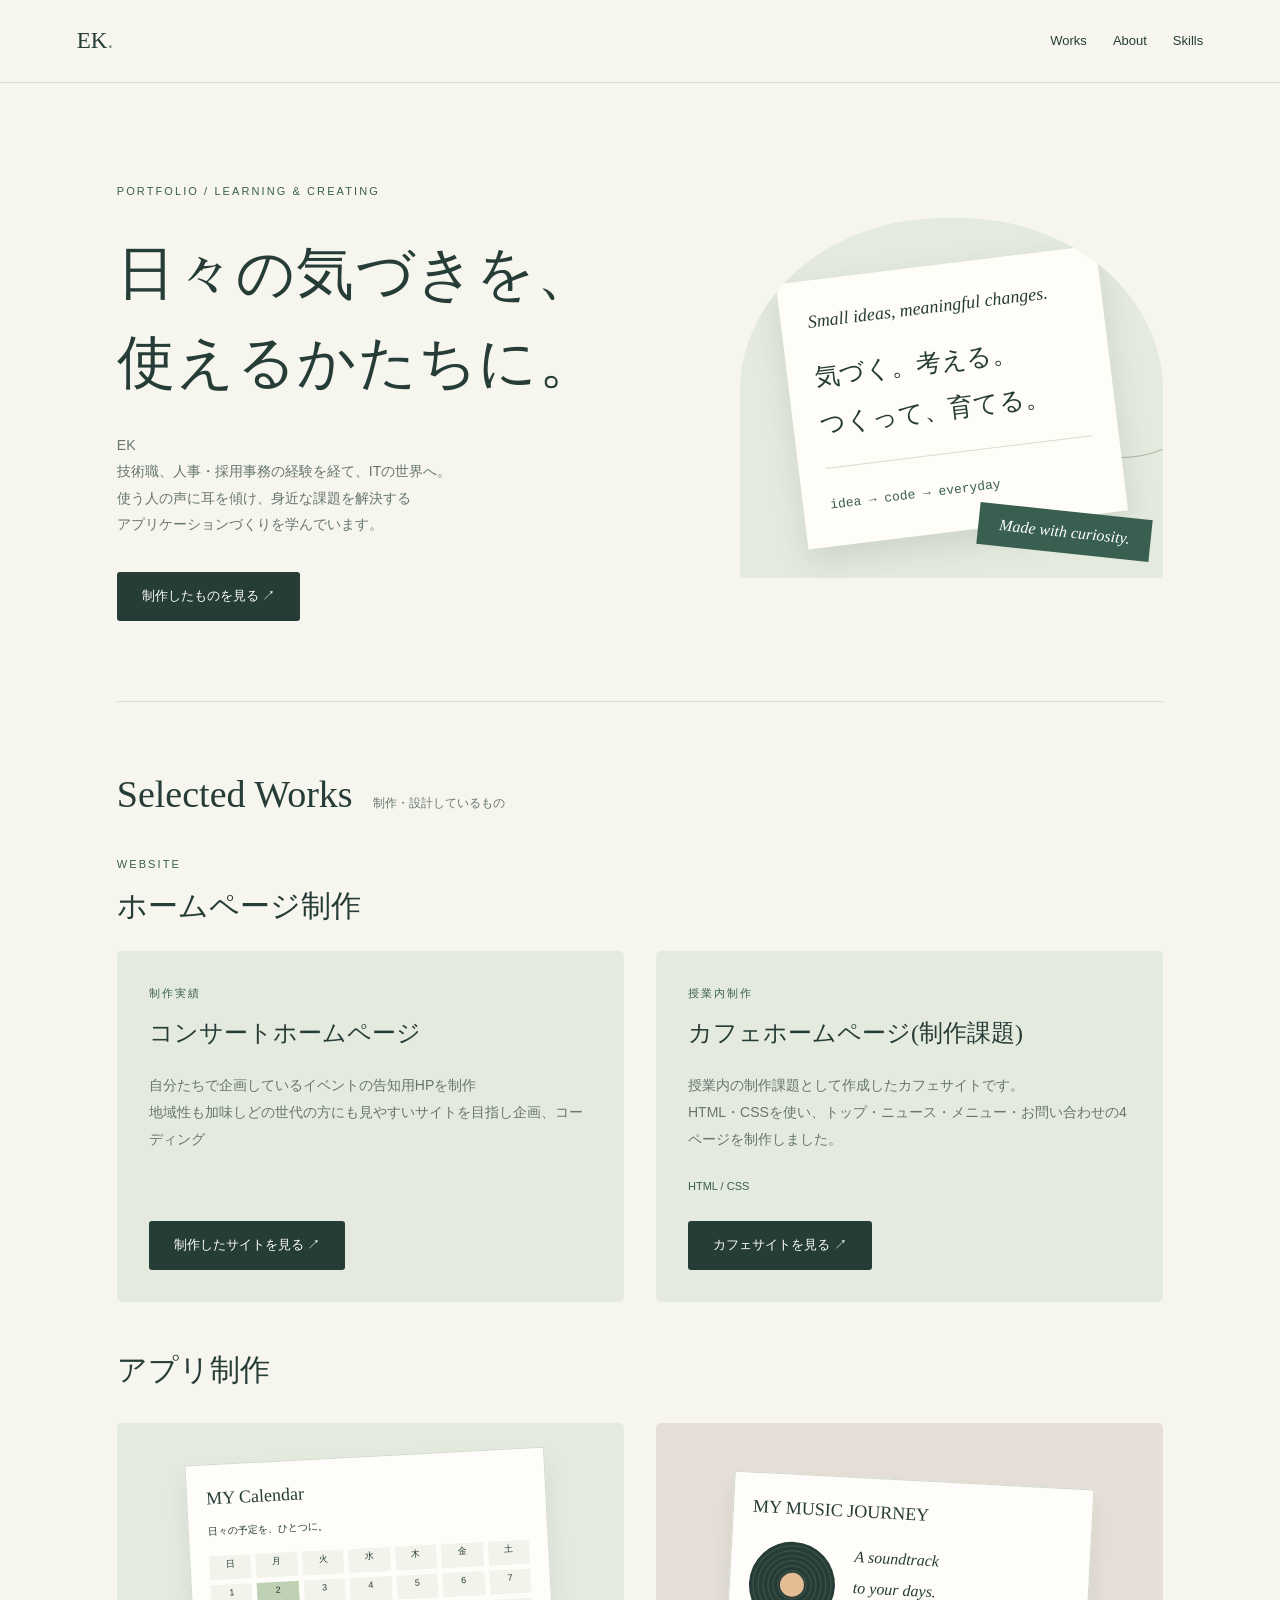
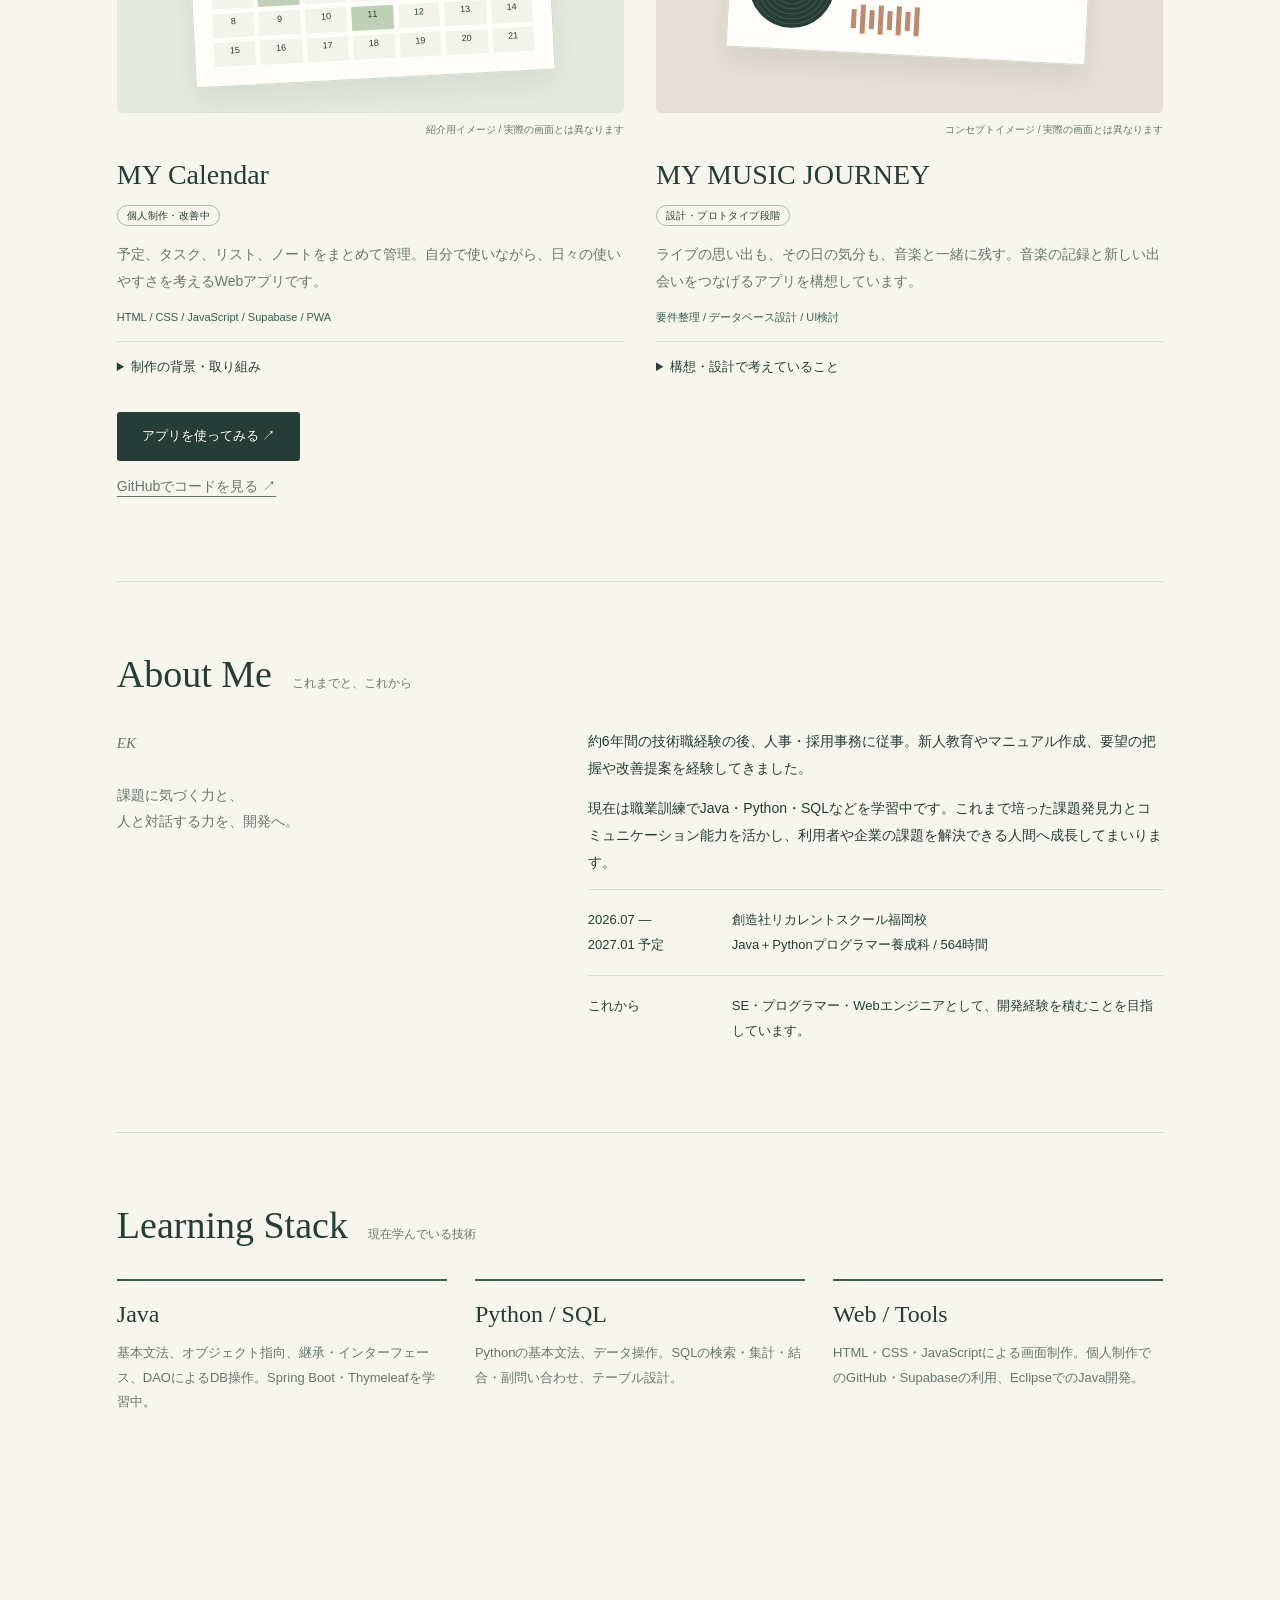
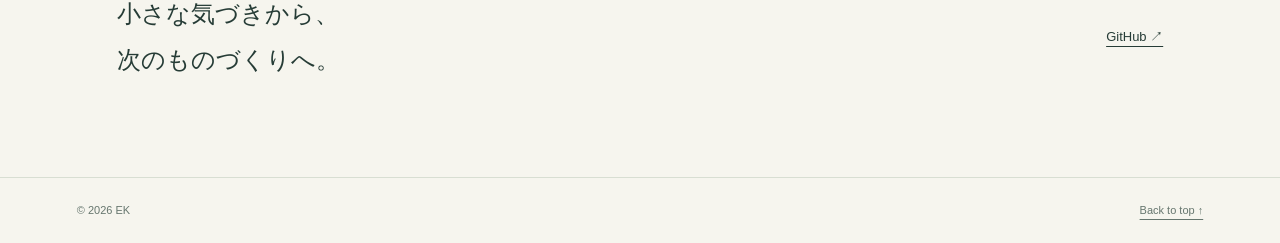
==== commit 00a0340c: "Update index.html" ====
--- a/index.html
+++ b/index.html
@@ -24,6 +24,9 @@
     </article>
   </div>
 </section>
+  <h3 style="grid-column: 1 / -1; margin: 0; font: 500 30px serif;">
+  アプリ制作
+</h3>
 <article class="project"><div class="visual" aria-hidden="true"><div class="window"><strong>MY Calendar</strong><div style="font-size:10px;margin-top:8px">日々の予定を、ひとつに。</div><div class="grid"><i>日</i><i>月</i><i>火</i><i>水</i><i>木</i><i>金</i><i>土</i><i>1</i><i>2</i><i>3</i><i>4</i><i>5</i><i>6</i><i>7</i><i>8</i><i>9</i><i>10</i><i>11</i><i>12</i><i>13</i><i>14</i><i>15</i><i>16</i><i>17</i><i>18</i><i>19</i><i>20</i><i>21</i></div></div></div><div class="caption">紹介用イメージ / 実際の画面とは異なります</div><h3>MY Calendar</h3><span class="badge">個人制作・改善中</span><p>予定、タスク、リスト、ノートをまとめて管理。自分で使いながら、日々の使いやすさを考えるWebアプリです。</p><div class="tags">HTML / CSS / JavaScript / Supabase / PWA</div><details class="details"><summary>制作の背景・取り組み</summary><p>PCとスマートフォンで同じ予定を使いたい、という課題から制作。メールアドレスとパスワードによる認証、クラウド同期、端末内保存に取り組みました。スマートフォンでの操作性も改善課題として検討しています。</p></details><p><a class="button" href="https://kojima-03.github.io/my-calendar/" target="_blank" rel="noopener noreferrer">アプリを使ってみる ↗</a></p>
 <p><a href="https://github.com/kojima-03/my-calendar" target="_blank" rel="noopener noreferrer">GitHubでコードを見る ↗</a></p></article>
 <article class="project"><div class="visual music" aria-hidden="true"><div class="window" style="transform:rotate(3deg)"><strong>MY MUSIC JOURNEY</strong><div class="record"><div class="disc"></div><div><span style="font:italic 16px Georgia">A soundtrack<br>to your days.</span><div class="bars"><i></i><i></i><i></i><i></i><i></i><i></i><i></i><i></i></div></div></div></div></div><div class="caption">コンセプトイメージ / 実際の画面とは異なります</div><h3>MY MUSIC JOURNEY</h3><span class="badge">設計・プロトタイプ段階</span><p>ライブの思い出も、その日の気分も、音楽と一緒に残す。音楽の記録と新しい出会いをつなげるアプリを構想しています。</p><div class="tags">要件整理 / データベース設計 / UI検討</div><details class="details"><summary>構想・設計で考えていること</summary><p>ライブ記録、レビュー、気分タグ、おすすめの発見を構想。アルバムの通常版・初回盤や複数アーティストの参加をどう扱うか、データの関係から検討しています。ユーザー同士で音楽を送るDMも設計テーマです。これらは今後実装を検討している機能です。</p></details></article>
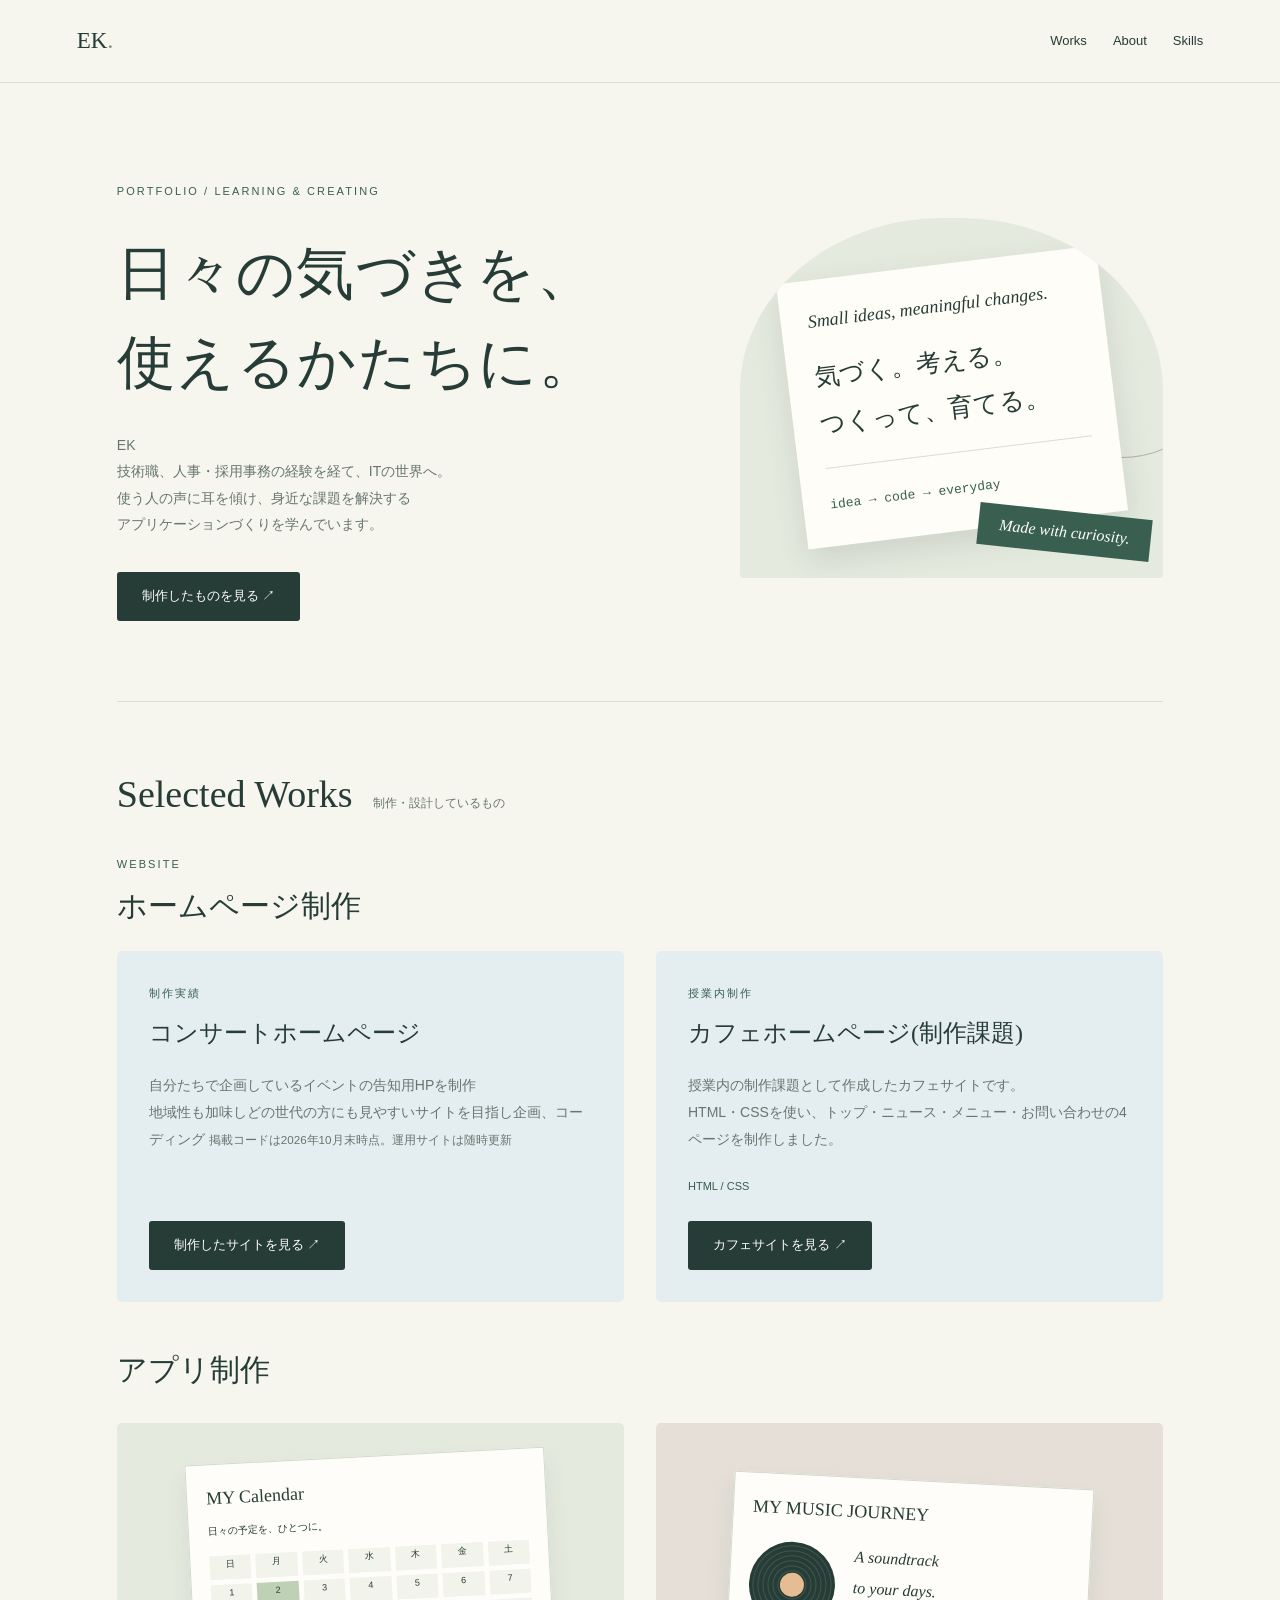
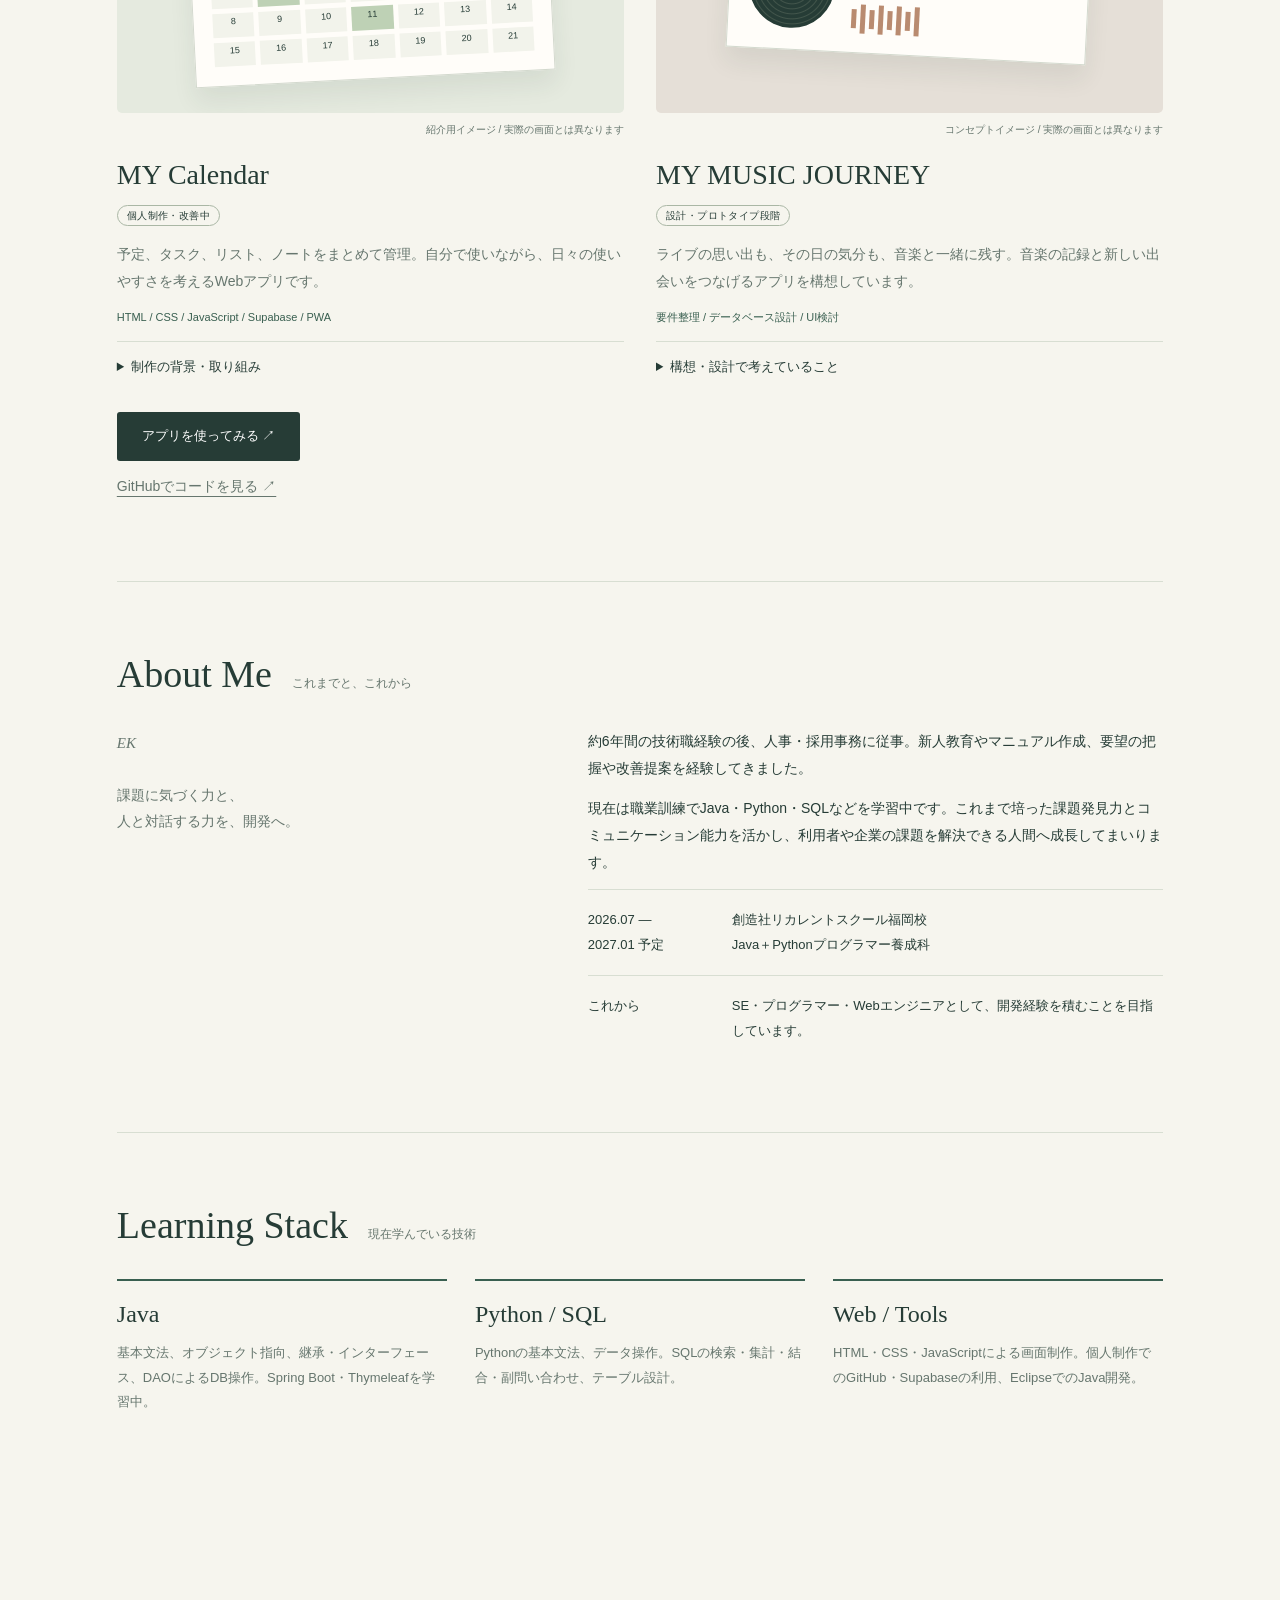
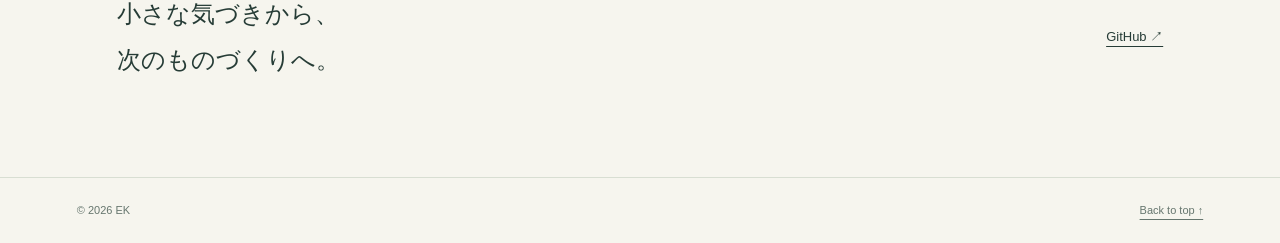
==== commit 2a65f81c: "Update index.html" ====
--- a/index.html
+++ b/index.html
@@ -2,7 +2,7 @@
 <html lang="ja"><head><meta charset="utf-8"><meta name="viewport" content="width=device-width,initial-scale=1"><title>EK | Portfolio</title><meta name="description" content="EKのポートフォリオ。日常の課題から考えるアプリづくりと、Java・Python・SQLの学習記録。"><style>
 :root{--ink:#263c36;--muted:#66766e;--paper:#f6f5ee;--green:#395f50;--line:#d8ded2}*{box-sizing:border-box}html{scroll-behavior:smooth;scroll-padding-top:90px}body{margin:0;background:var(--paper);color:var(--ink);font-family:Arial,'Hiragino Kaku Gothic ProN',Meiryo,sans-serif;line-height:1.9}a{color:inherit;text-underline-offset:5px}header{position:sticky;top:0;z-index:3;background:#f6f5eef2;border-bottom:1px solid var(--line);padding:19px 6%;display:flex;justify-content:space-between;align-items:center}header a{text-decoration:none}.logo{font-family:Georgia,serif;font-size:23px}nav{display:flex;gap:26px;font-size:13px}main{max-width:1200px;margin:auto;padding:0 6%}.hero{padding:92px 0 80px;display:grid;grid-template-columns:1.3fr 1fr;gap:7%;align-items:center}.eyebrow{font-size:11px;letter-spacing:.19em;text-transform:uppercase;color:var(--green)}h1{font-family:serif;font-weight:500;font-size:clamp(34px,4.5vw,59px);line-height:1.55;letter-spacing:.025em;margin:24px 0}p{font-size:14px}.intro{max-width:470px;color:var(--muted)}.button{display:inline-block;background:var(--ink);color:white;padding:12px 25px;border-radius:3px;text-decoration:none;font-size:13px;margin-top:20px}.art{position:relative;height:360px;background:#e5eadf;border-radius:48% 48% 4px 4px;display:grid;place-items:center;overflow:hidden}.art:before{content:'';position:absolute;width:210px;height:210px;border:1px solid #a9b6a1;border-radius:50%;top:28px;right:-65px}.paper{width:76%;background:#fffdf7;transform:rotate(-7deg);padding:27px;box-shadow:0 12px 30px #243b3120}.paper .small{font:italic 18px Georgia,serif}.paper h3{font-family:serif;font-weight:500;font-size:25px;margin:16px 0}.paper hr{border:0;border-top:1px solid var(--line);margin:20px 0}.paper code{font-size:13px;color:var(--green)}.stamp{position:absolute;right:12px;bottom:25px;background:var(--green);color:white;padding:12px 21px;transform:rotate(6deg);font:italic 16px Georgia,serif}.section{padding:70px 0;border-top:1px solid var(--line)}.heading{display:flex;align-items:baseline;gap:20px;margin-bottom:32px}.heading h2{font:400 38px Georgia,serif;margin:0}.heading span{font-size:12px;color:var(--muted)}.works{display:grid;grid-template-columns:1fr 1fr;gap:32px}.project{min-width:0}.visual{height:290px;padding:30px;background:#e5eadf;overflow:hidden;border-radius:5px;display:grid;place-items:center}.music{background:#e5dfd7}.window{width:100%;max-width:360px;background:#fffdf9;border:1px solid #d3d9ce;box-shadow:0 14px 24px #263c3615;padding:19px;transform:rotate(-3deg)}.window strong{font:18px Georgia,serif}.grid{display:grid;grid-template-columns:repeat(7,1fr);gap:5px;margin-top:15px}.grid i{font-style:normal;font-size:9px;height:24px;text-align:center;background:#f2f3eb}.grid i:nth-child(9),.grid i:nth-child(18){background:#bed1b5}.record{display:flex;align-items:center;gap:18px;margin-top:15px}.disc{width:86px;height:86px;border-radius:50%;background:repeating-radial-gradient(#263c36 0px,#263c36 3px,#42554b 4px,#263c36 5px);position:relative}.disc:after{content:'';position:absolute;inset:31px;background:#e6bd93;border-radius:50%}.bars{display:flex;align-items:center;gap:4px;height:30px}.bars i{width:5px;background:#b98b70;height:19px}.bars i:nth-child(2n){height:29px}.caption{font-size:10px;color:var(--muted);text-align:right;margin-top:7px}.project h3{font:28px Georgia,serif;margin:20px 0 8px}.badge{font-size:10px;letter-spacing:.04em;border:1px solid #aab7a5;padding:4px 9px;border-radius:20px}.project p{color:var(--muted);margin:12px 0}.tags{font-size:11px;color:var(--green);margin:13px 0}.details{border-top:1px solid var(--line);padding-top:13px;font-size:13px}.details summary{cursor:pointer}.details p{font-size:13px}.about{display:grid;grid-template-columns:1fr 1.4fr;gap:60px}.name{font:30px serif;margin:0}.latin{font:italic 15px Georgia,serif;color:var(--muted)}.about p{margin-top:0}.timeline{display:grid;grid-template-columns:130px 1fr;gap:14px;border-top:1px solid var(--line);padding:18px 0;font-size:13px}.skills{display:grid;grid-template-columns:repeat(3,1fr);gap:28px}.skill{border-top:2px solid var(--green);padding:20px 0}.skill h3{font:24px Georgia,serif;margin:0}.skill p{color:var(--muted);font-size:13px}.end{padding:50px 0 70px;display:flex;justify-content:space-between;align-items:center}.end p{font-family:serif;font-size:24px}.end a{font-size:13px}footer{border-top:1px solid var(--line);padding:22px 6%;font-size:11px;color:var(--muted);display:flex;justify-content:space-between}@media(max-width:700px){header{padding:15px 6%}nav{gap:15px;font-size:11px}.logo{font-size:19px}.hero{grid-template-columns:1fr;padding:48px 0;gap:35px}.art{height:280px}.works,.about,.skills{grid-template-columns:1fr;gap:32px}.section{padding:44px 0}.heading h2{font-size:32px}.visual{height:260px}.end{align-items:start;gap:15px}.end p{font-size:19px}.timeline{grid-template-columns:100px 1fr}footer{gap:20px}}
 @media(prefers-reduced-motion:reduce){html{scroll-behavior:auto}}
-.website-group{grid-column:1/-1;margin-bottom:16px}.website-heading{margin-bottom:24px}.website-heading h3{font:500 30px serif;margin:8px 0 0}.website-grid{display:grid;grid-template-columns:repeat(2,minmax(0,1fr));gap:32px}.website-card{background:#e5eadf;padding:clamp(20px,3vw,32px);border-radius:5px;display:flex;flex-direction:column;align-items:flex-start}.website-card h4{font:500 24px serif;line-height:1.6;margin:10px 0 8px;overflow-wrap:anywhere}.website-card .button{margin-top:auto}.website-card p{margin-bottom:24px}.website-card .tags{margin-top:0;margin-bottom:24px}@media(max-width:700px){.website-grid{grid-template-columns:1fr;gap:24px}.website-heading h3{font-size:26px}.website-group{margin-bottom:8px}}</style></head><body id="top"><header><a class="logo" href="#top">EK<span style="color:#819176">.</span></a><nav aria-label="メインナビゲーション"><a href="#works">Works</a><a href="#about">About</a><a href="#skills">Skills</a></nav></header><main><section class="hero"><div><span class="eyebrow">Portfolio / Learning & Creating</span><h1>日々の気づきを、<br>使えるかたちに。</h1><p class="intro">EK<br>技術職、人事・採用事務の経験を経て、ITの世界へ。<br>使う人の声に耳を傾け、身近な課題を解決する<br>アプリケーションづくりを学んでいます。</p><a class="button" href="#works">制作したものを見る ↗</a></div><div class="art" aria-label="アイデアをコードにすることを表したイラスト"><div class="paper"><span class="small">Small ideas, meaningful changes.</span><h3>気づく。考える。<br>つくって、育てる。</h3><hr><code>idea → code → everyday</code></div><div class="stamp">Made with curiosity.</div></div></section><section class="section" id="works"><div class="heading"><h2>Selected Works</h2><span>制作・設計しているもの</span></div><div class="works">
+.website-group{grid-column:1/-1;margin-bottom:16px}.website-heading{margin-bottom:24px}.website-heading h3{font:500 30px serif;margin:8px 0 0}.website-grid{display:grid;grid-template-columns:repeat(2,minmax(0,1fr));gap:32px}.website-card{background:#e4edf0;padding:clamp(20px,3vw,32px);border-radius:5px;display:flex;flex-direction:column;align-items:flex-start}.website-card h4{font:500 24px serif;line-height:1.6;margin:10px 0 8px;overflow-wrap:anywhere}.website-card .button{margin-top:auto}.website-card p{margin-bottom:24px}.website-card .tags{margin-top:0;margin-bottom:24px}@media(max-width:700px){.website-grid{grid-template-columns:1fr;gap:24px}.website-heading h3{font-size:26px}.website-group{margin-bottom:8px}}</style></head><body id="top"><header><a class="logo" href="#top">EK<span style="color:#819176">.</span></a><nav aria-label="メインナビゲーション"><a href="#works">Works</a><a href="#about">About</a><a href="#skills">Skills</a></nav></header><main><section class="hero"><div><span class="eyebrow">Portfolio / Learning & Creating</span><h1>日々の気づきを、<br>使えるかたちに。</h1><p class="intro">EK<br>技術職、人事・採用事務の経験を経て、ITの世界へ。<br>使う人の声に耳を傾け、身近な課題を解決する<br>アプリケーションづくりを学んでいます。</p><a class="button" href="#works">制作したものを見る ↗</a></div><div class="art" aria-label="アイデアをコードにすることを表したイラスト"><div class="paper"><span class="small">Small ideas, meaningful changes.</span><h3>気づく。考える。<br>つくって、育てる。</h3><hr><code>idea → code → everyday</code></div><div class="stamp">Made with curiosity.</div></div></section><section class="section" id="works"><div class="heading"><h2>Selected Works</h2><span>制作・設計しているもの</span></div><div class="works">
 <section class="website-group" aria-labelledby="website-heading">
   <div class="website-heading">
     <span class="eyebrow">Website</span>
@@ -12,7 +12,8 @@
     <article class="project website-card">
       <span class="eyebrow">制作実績</span>
       <h4>コンサートホームページ</h4>
-      <p>自分たちで企画しているイベントの告知用HPを制作<br>地域性も加味しどの世代の方にも見やすいサイトを目指し企画、コーディング</p>
+      <p>自分たちで企画しているイベントの告知用HPを制作<br>地域性も加味しどの世代の方にも見やすいサイトを目指し企画、コーディング
+        <small>掲載コードは2026年10月末時点。運用サイトは随時更新</small></p>
       <a class="button" href="https://mahorobacon2027.shop/" target="_blank" rel="noopener noreferrer">制作したサイトを見る ↗</a>
     </article>
     <article class="project website-card">
@@ -30,4 +31,4 @@
 <article class="project"><div class="visual" aria-hidden="true"><div class="window"><strong>MY Calendar</strong><div style="font-size:10px;margin-top:8px">日々の予定を、ひとつに。</div><div class="grid"><i>日</i><i>月</i><i>火</i><i>水</i><i>木</i><i>金</i><i>土</i><i>1</i><i>2</i><i>3</i><i>4</i><i>5</i><i>6</i><i>7</i><i>8</i><i>9</i><i>10</i><i>11</i><i>12</i><i>13</i><i>14</i><i>15</i><i>16</i><i>17</i><i>18</i><i>19</i><i>20</i><i>21</i></div></div></div><div class="caption">紹介用イメージ / 実際の画面とは異なります</div><h3>MY Calendar</h3><span class="badge">個人制作・改善中</span><p>予定、タスク、リスト、ノートをまとめて管理。自分で使いながら、日々の使いやすさを考えるWebアプリです。</p><div class="tags">HTML / CSS / JavaScript / Supabase / PWA</div><details class="details"><summary>制作の背景・取り組み</summary><p>PCとスマートフォンで同じ予定を使いたい、という課題から制作。メールアドレスとパスワードによる認証、クラウド同期、端末内保存に取り組みました。スマートフォンでの操作性も改善課題として検討しています。</p></details><p><a class="button" href="https://kojima-03.github.io/my-calendar/" target="_blank" rel="noopener noreferrer">アプリを使ってみる ↗</a></p>
 <p><a href="https://github.com/kojima-03/my-calendar" target="_blank" rel="noopener noreferrer">GitHubでコードを見る ↗</a></p></article>
 <article class="project"><div class="visual music" aria-hidden="true"><div class="window" style="transform:rotate(3deg)"><strong>MY MUSIC JOURNEY</strong><div class="record"><div class="disc"></div><div><span style="font:italic 16px Georgia">A soundtrack<br>to your days.</span><div class="bars"><i></i><i></i><i></i><i></i><i></i><i></i><i></i><i></i></div></div></div></div></div><div class="caption">コンセプトイメージ / 実際の画面とは異なります</div><h3>MY MUSIC JOURNEY</h3><span class="badge">設計・プロトタイプ段階</span><p>ライブの思い出も、その日の気分も、音楽と一緒に残す。音楽の記録と新しい出会いをつなげるアプリを構想しています。</p><div class="tags">要件整理 / データベース設計 / UI検討</div><details class="details"><summary>構想・設計で考えていること</summary><p>ライブ記録、レビュー、気分タグ、おすすめの発見を構想。アルバムの通常版・初回盤や複数アーティストの参加をどう扱うか、データの関係から検討しています。ユーザー同士で音楽を送るDMも設計テーマです。これらは今後実装を検討している機能です。</p></details></article>
-</div></section><section class="section" id="about"><div class="heading"><h2>About Me</h2><span>これまでと、これから</span></div><div class="about"><div><span class="latin">EK</span><p style="margin-top:23px;color:var(--muted)">課題に気づく力と、<br>人と対話する力を、開発へ。</p></div><div><p>約6年間の技術職経験の後、人事・採用事務に従事。新人教育やマニュアル作成、要望の把握や改善提案を経験してきました。</p><p>現在は職業訓練でJava・Python・SQLなどを学習中です。これまで培った課題発見力とコミュニケーション能力を活かし、利用者や企業の課題を解決できる人間へ成長してまいります。</p><div class="timeline"><span>2026.07 —<br>2027.01 予定</span><span>創造社リカレントスクール福岡校<br>Java＋Pythonプログラマー養成科 / 564時間</span></div><div class="timeline"><span>これから</span><span>SE・プログラマー・Webエンジニアとして、開発経験を積むことを目指しています。</span></div></div></div></section><section class="section" id="skills"><div class="heading"><h2>Learning Stack</h2><span>現在学んでいる技術</span></div><div class="skills"><div class="skill"><h3>Java</h3><p>基本文法、オブジェクト指向、継承・インターフェース、DAOによるDB操作。Spring Boot・Thymeleafを学習中。</p></div><div class="skill"><h3>Python / SQL</h3><p>Pythonの基本文法、データ操作。SQLの検索・集計・結合・副問い合わせ、テーブル設計。</p></div><div class="skill"><h3>Web / Tools</h3><p>HTML・CSS・JavaScriptによる画面制作。個人制作でのGitHub・Supabaseの利用、EclipseでのJava開発。</p></div></div></section><div class="end"><p>小さな気づきから、<br>次のものづくりへ。</p><a href="https://github.com/kojima-03" target="_blank" rel="noopener noreferrer">GitHub ↗</a></div></main><footer><span>© 2026 EK</span><a href="#top">Back to top ↑</a></footer></body></html>
+</div></section><section class="section" id="about"><div class="heading"><h2>About Me</h2><span>これまでと、これから</span></div><div class="about"><div><span class="latin">EK</span><p style="margin-top:23px;color:var(--muted)">課題に気づく力と、<br>人と対話する力を、開発へ。</p></div><div><p>約6年間の技術職経験の後、人事・採用事務に従事。新人教育やマニュアル作成、要望の把握や改善提案を経験してきました。</p><p>現在は職業訓練でJava・Python・SQLなどを学習中です。これまで培った課題発見力とコミュニケーション能力を活かし、利用者や企業の課題を解決できる人間へ成長してまいります。</p><div class="timeline"><span>2026.07 —<br>2027.01 予定</span><span>創造社リカレントスクール福岡校<br>Java＋Pythonプログラマー養成科</span></div><div class="timeline"><span>これから</span><span>SE・プログラマー・Webエンジニアとして、開発経験を積むことを目指しています。</span></div></div></div></section><section class="section" id="skills"><div class="heading"><h2>Learning Stack</h2><span>現在学んでいる技術</span></div><div class="skills"><div class="skill"><h3>Java</h3><p>基本文法、オブジェクト指向、継承・インターフェース、DAOによるDB操作。Spring Boot・Thymeleafを学習中。</p></div><div class="skill"><h3>Python / SQL</h3><p>Pythonの基本文法、データ操作。SQLの検索・集計・結合・副問い合わせ、テーブル設計。</p></div><div class="skill"><h3>Web / Tools</h3><p>HTML・CSS・JavaScriptによる画面制作。個人制作でのGitHub・Supabaseの利用、EclipseでのJava開発。</p></div></div></section><div class="end"><p>小さな気づきから、<br>次のものづくりへ。</p><a href="https://github.com/kojima-03" target="_blank" rel="noopener noreferrer">GitHub ↗</a></div></main><footer><span>© 2026 EK</span><a href="#top">Back to top ↑</a></footer></body></html>
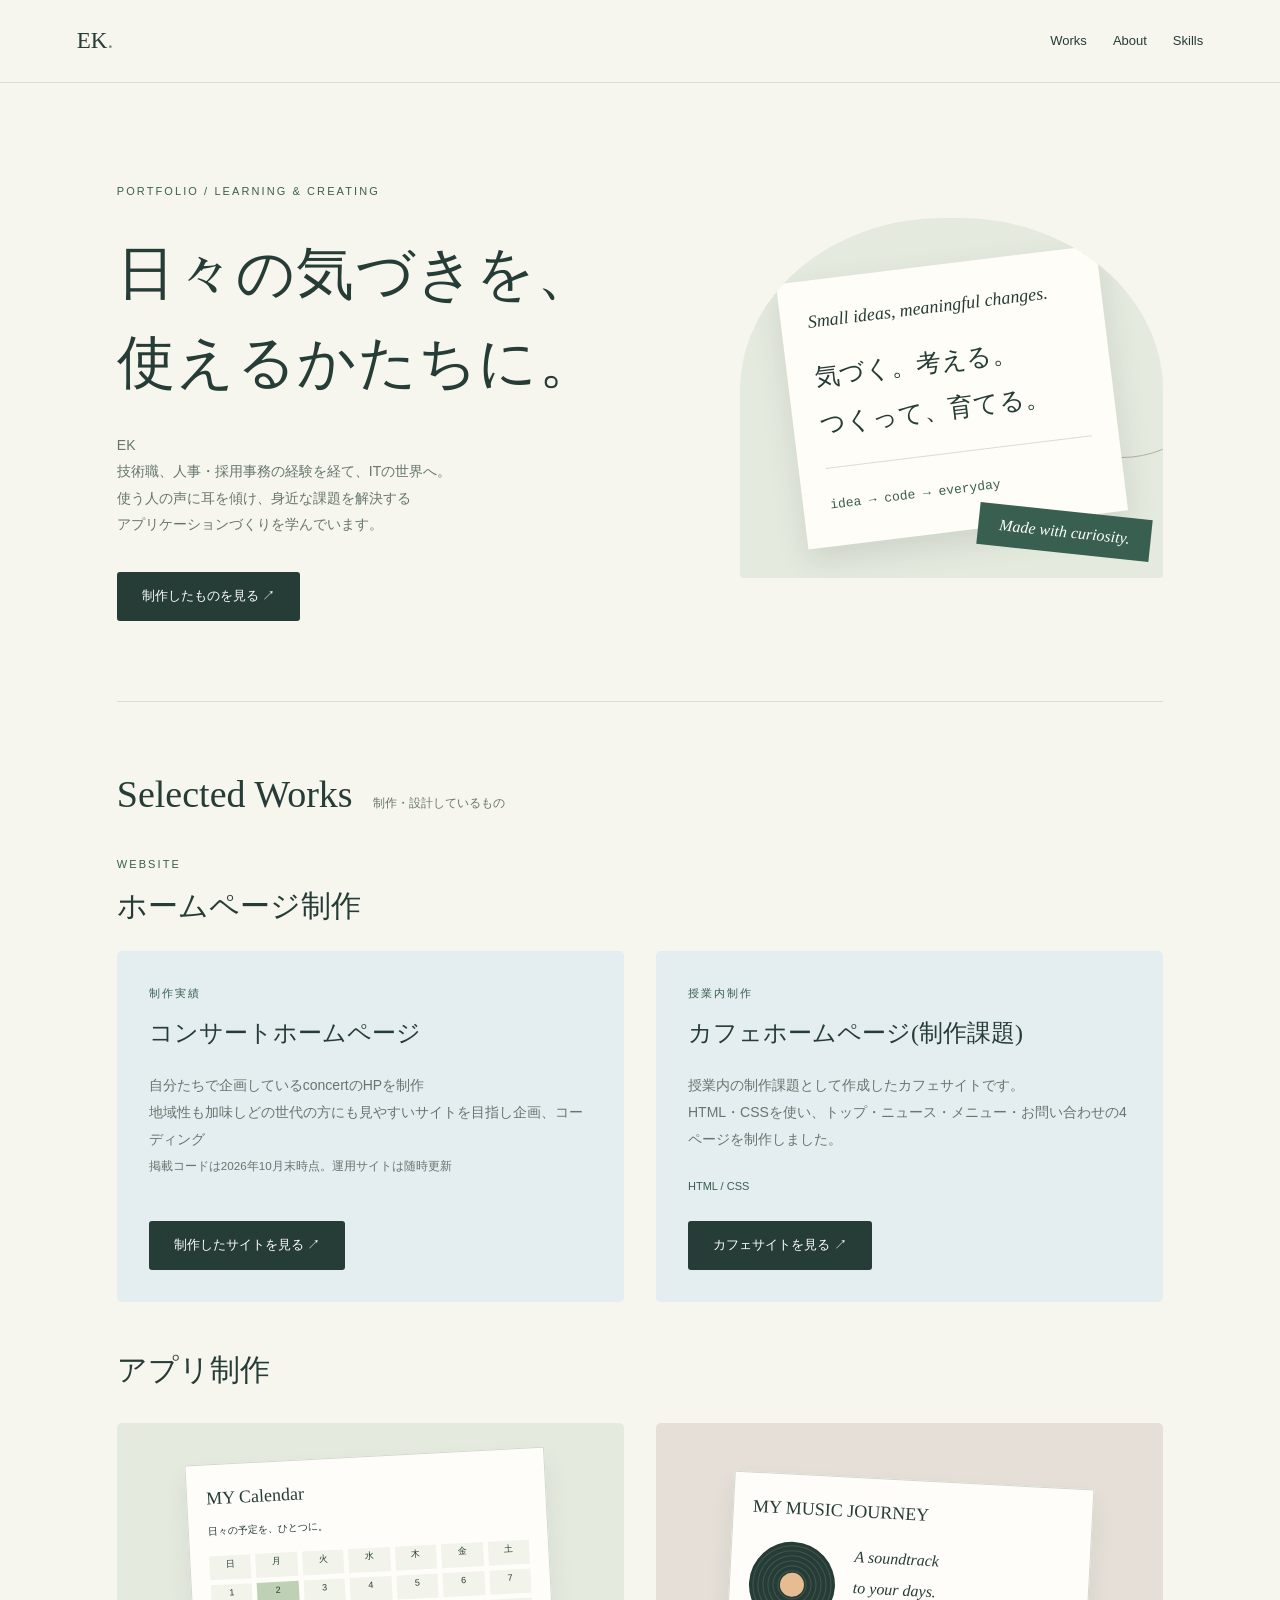
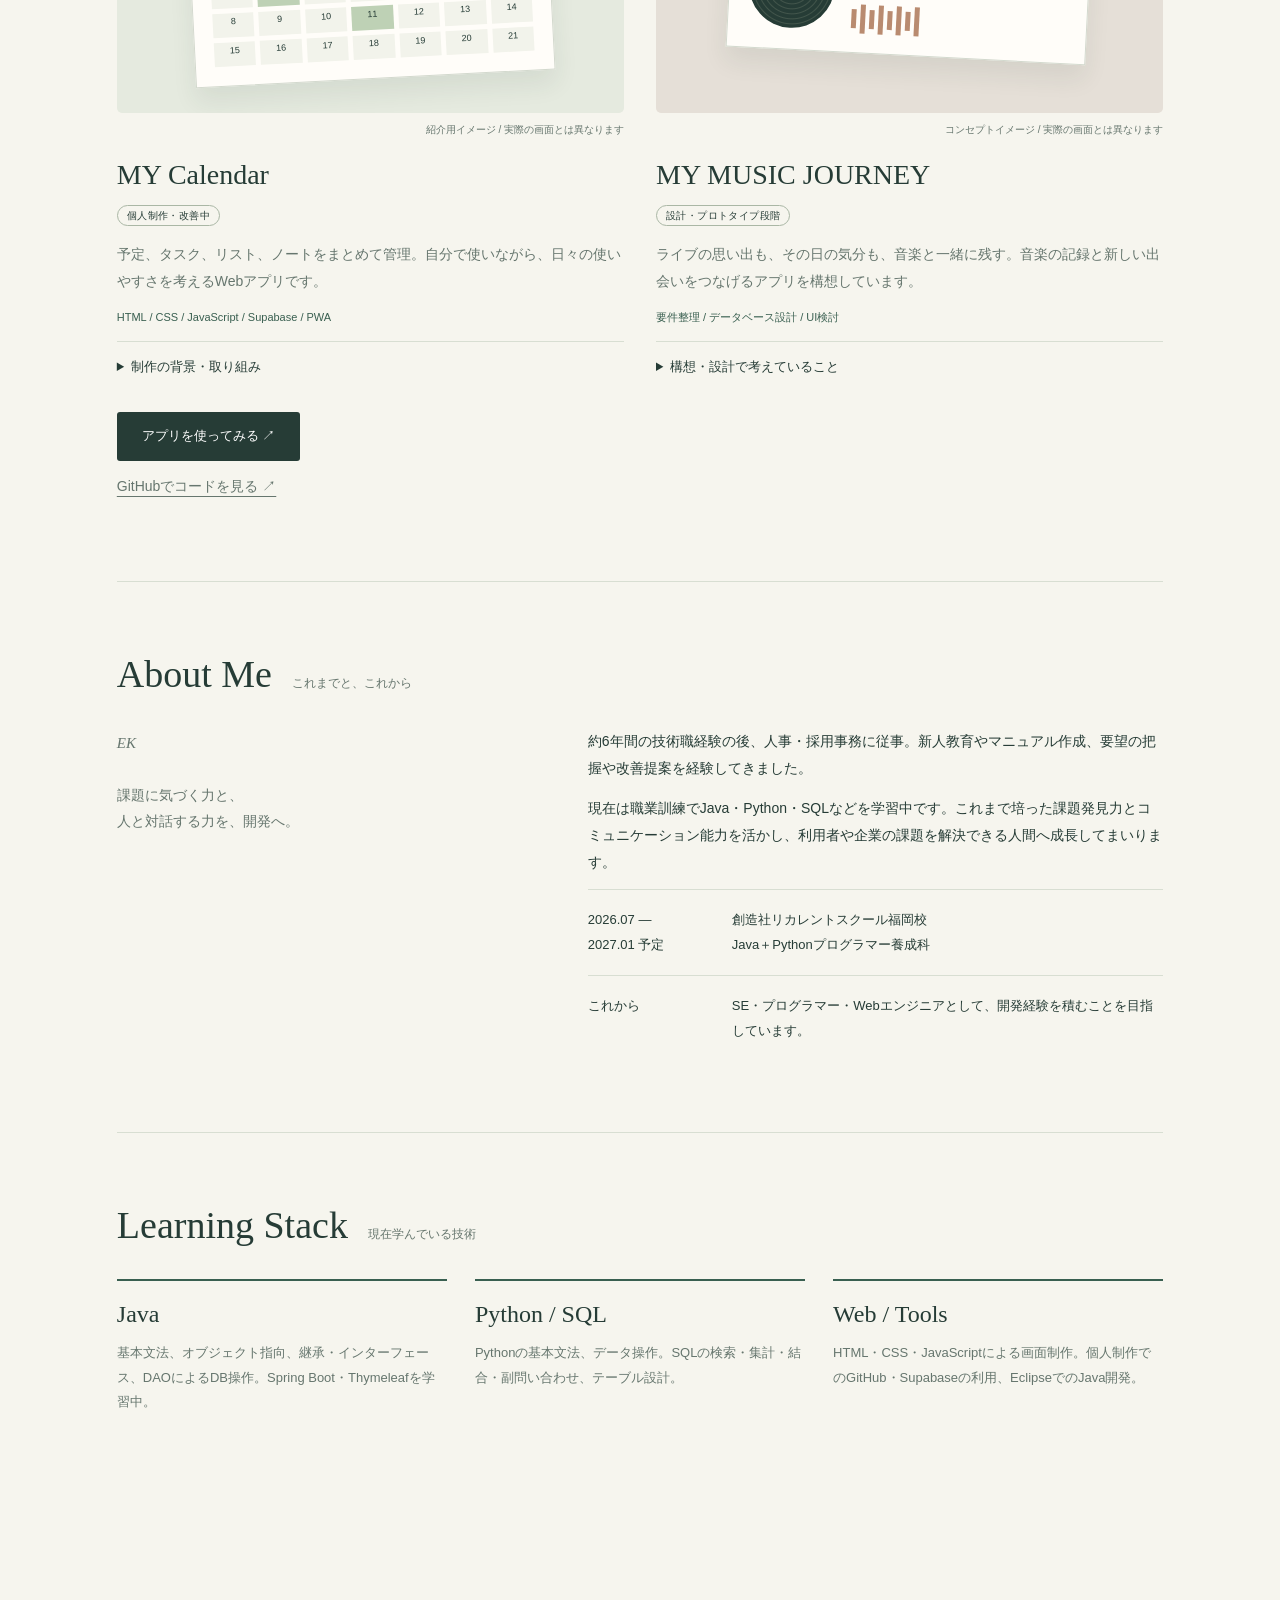
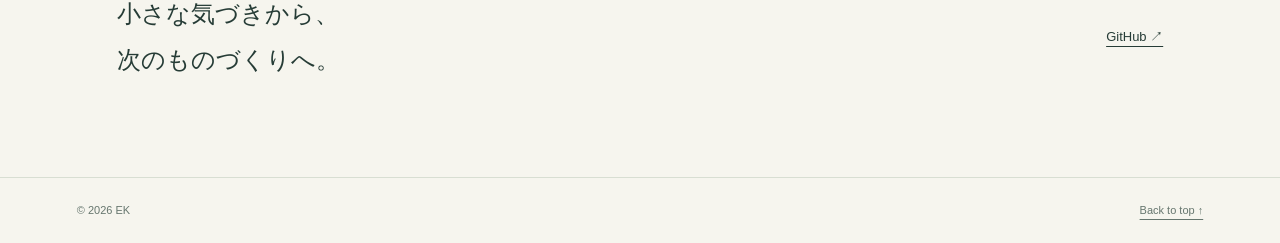
==== commit dff62063: "Update index.html" ====
--- a/index.html
+++ b/index.html
@@ -12,7 +12,7 @@
     <article class="project website-card">
       <span class="eyebrow">制作実績</span>
       <h4>コンサートホームページ</h4>
-      <p>自分たちで企画しているイベントの告知用HPを制作<br>地域性も加味しどの世代の方にも見やすいサイトを目指し企画、コーディング
+      <p>自分たちで企画しているconcertのHPを制作<br>地域性も加味しどの世代の方にも見やすいサイトを目指し企画、コーディング<br>
         <small>掲載コードは2026年10月末時点。運用サイトは随時更新</small></p>
       <a class="button" href="https://mahorobacon2027.shop/" target="_blank" rel="noopener noreferrer">制作したサイトを見る ↗</a>
     </article>
